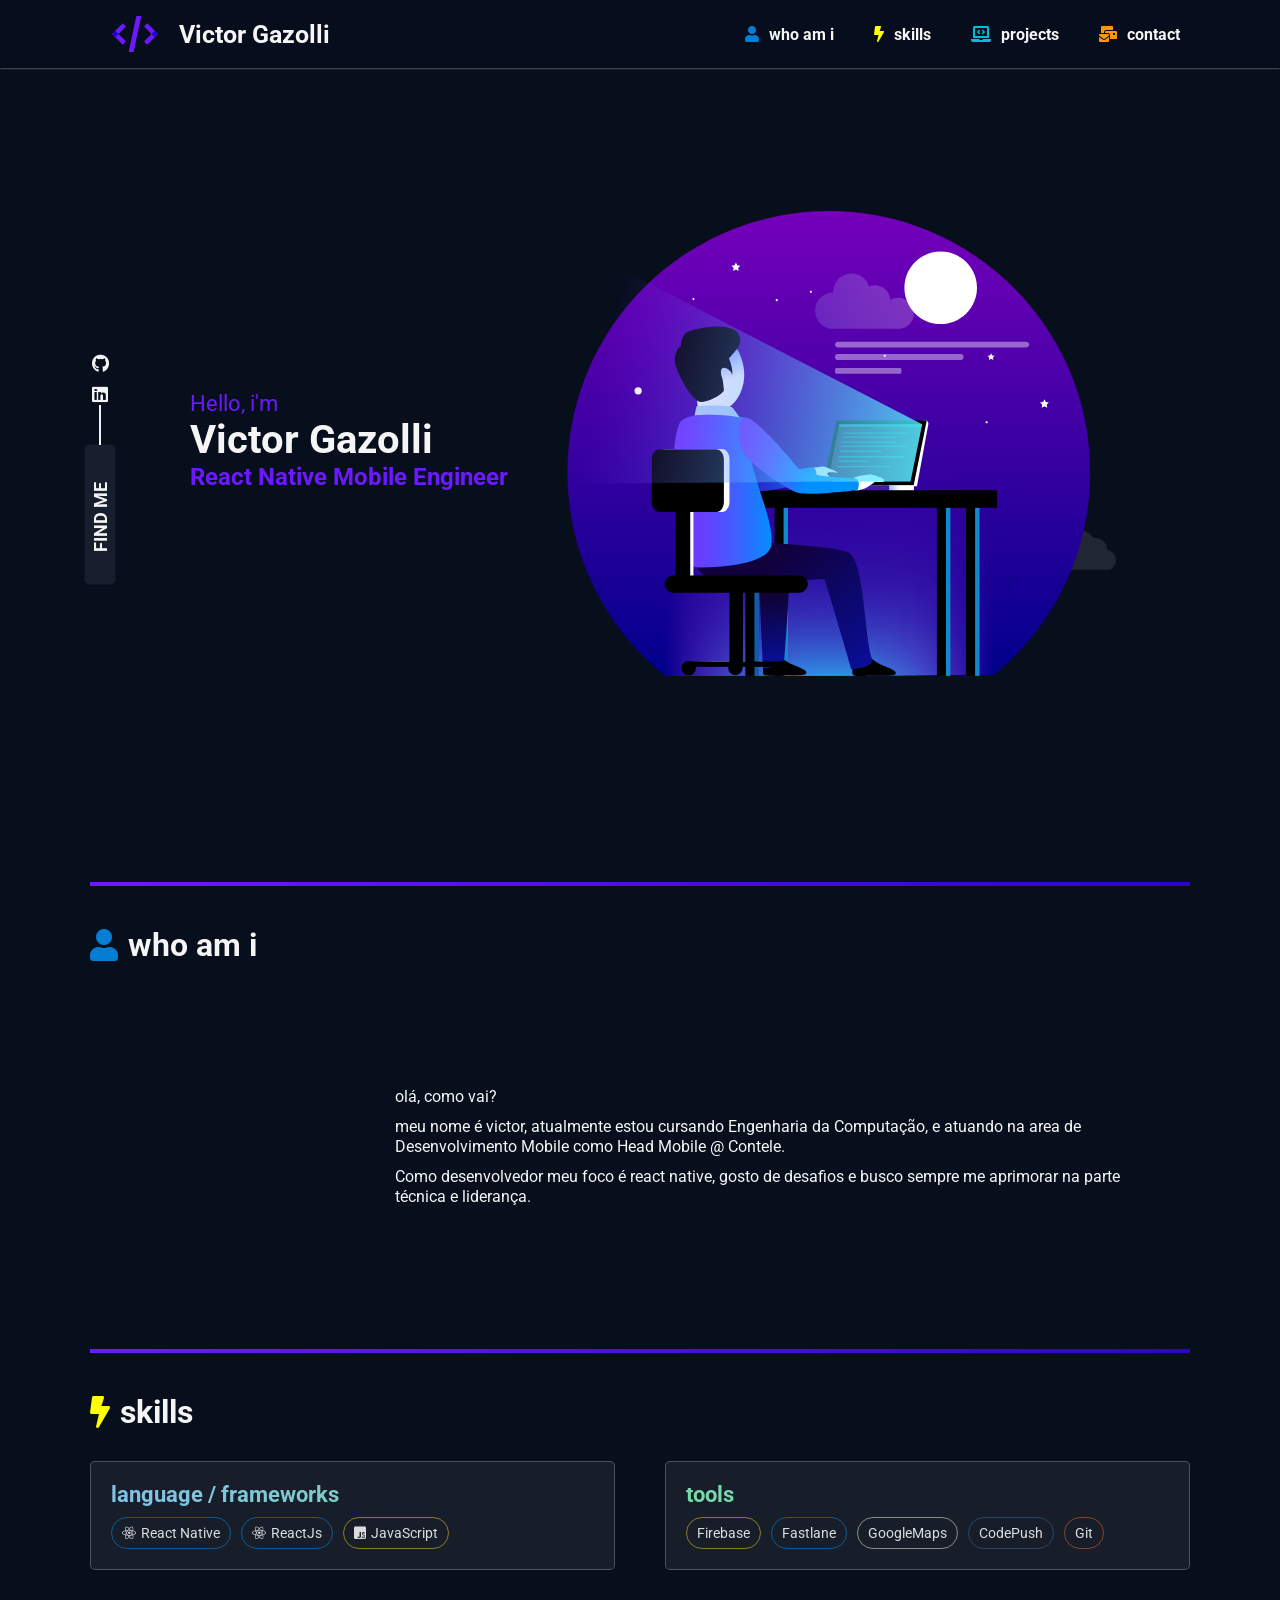
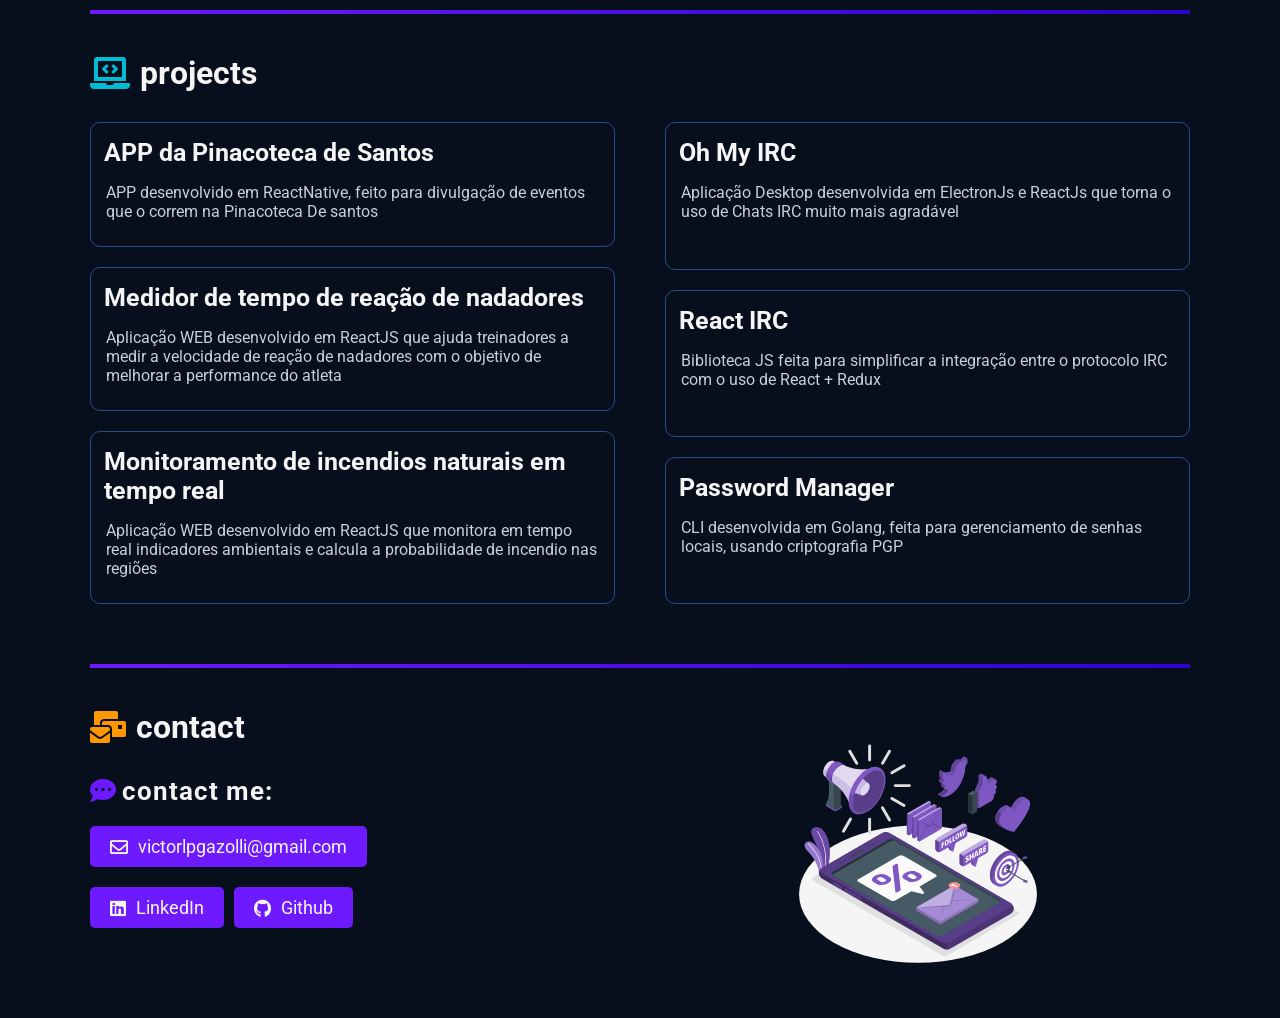
==== site/index.html @ bfe4d665 "[fix] hamburguer menu" ====
<!DOCTYPE html>

<html lang="pt-br">

<head>
    <meta charset="utf-8">
    <meta http-equiv="X-UA-Compatible" content="IE=edge">
    <meta name="description" content="Portfólio">
    <meta name="viewport" content="width=device-width, initial-scale=1">

    <link rel="shortcut icon" href="assets/img/code.png" type="image/x-icon" />
    <link rel="preconnect" href="https://fonts.googleapis.com">
    <link rel="preconnect" href="https://fonts.gstatic.com" crossorigin>
    <link href="https://fonts.googleapis.com/css2?family=Roboto:wght@400;700&display=swap" rel="stylesheet">
    <link rel="stylesheet" href="https://use.fontawesome.com/releases/v5.15.4/css/all.css"
    integrity="sha384-DyZ88mC6Up2uqS4h/KRgHuoeGwBcD4Ng9SiP4dIRy0EXTlnuz47vAwmeGwVChigm" crossorigin="anonymous">
    <link rel="stylesheet" href="https://cdn.jsdelivr.net/gh/devicons/devicon@v2.14.0/devicon.min.css">
    <link rel="stylesheet" href="assets/css/main.css">

    <title>Portfólio | Victor Gazolli</title>
</head>

<body>

    <header>
        <div class="container-menu">
            <a href="#header-block" class="logo-container">
                <img src="assets/img/code.png" alt="Logo">
                <p>Victor Gazolli</p>
            </a>


            <nav>
                <ul class="menu-desktop">
                    <li><a href="#whoami"><i class="fas fa-user"></i>who am i</a></li>
                    <li><a href="#skills"><i class="fas fa-bolt"></i>skills</a></li>
                    <li><a href="#projects"><i class="fas fa-laptop-code"></i>projects</a></li>
                    <li><a href="#contact"><i class="fas fa-mail-bulk"></i>contact</a></li>
                </ul>

                <div class="hamburguer-menu ">
                    <input id="menu__toggle" type="checkbox" />
                    <label class="menu__btn" for="menu__toggle">
                        <span></span>
                    </label>

                </div>


            </nav>


        </div>
    </header>

    <main>

        <section id="header-block">

            <div class="top-social top-social-style fade-in scrolled">

                <ul>
                    <li>
                        <a href="https://github.com/victorlpgazolli" target="_blank" title="github">
                            <i class="fab fa-github"></i>
                        </a>
                    </li>

                    <li>
                        <a href="https://linkedin.com/in/victorlpgazolli/" target="_blank" title="LinkedIn">
                            <i class="fab fa-linkedin"></i>
                        </a>
                    </li>
                </ul>
                <div class="line-info"></div>
                <p>find&nbsp;me&nbsp;</p>
            </div>

            <div class="informacao-top fade-in scrolled">
                <div class="container-informacao-top">
                    <h3>Hello, i'm</h3>
                    <h1>Victor Gazolli</h1>
                    <p class="dev">React Native Mobile Engineer</p>
                </div>
            </div>

            <div class="top-social-mobile top-social-style fade-in scrolled">
                <p>find me</p>
                <ul>

                    <li>
                        <a href="https://github.com/victorlpgazolli" target="_blank" title="github">
                            <i class="fab fa-github"></i>
                        </a>
                    </li>

                    <li>
                        <a href="https://linkedin.com/in/victorlpgazolli/" target="_blank" title="LinkedIn">
                            <i class="fab fa-linkedin"></i>
                        </a>
                    </li>
                </ul>
            </div>

            <div class="bg-top fade-in scrolled"> </div>
      
        </section>


        <hr class="separator">

        <section id="whoami" class="container">

            <div class="portfolio-content">
                <i class="fas fa-user"></i>
                <h2> who am i</h2>
            </div>

            <article class="who-am-i">
                <div class="who-am-i-img slide-left" data-anime="scroll">
                    <img src="https://avatars.githubusercontent.com/u/50163396?v=4" alt="Foto de perfil">
                </div>

                <div class="who-am-i-texto slide-right data-anime=" data-anime="scroll">

                    <p>olá, como vai? </p>
                    <p>meu nome é victor, atualmente estou cursando Engenharia da Computação, 
                        e atuando na area de Desenvolvimento Mobile como Head Mobile @ Contele.
                    </p>
                    <p>Como desenvolvedor meu foco é react native, gosto de desafios 
                        e busco sempre me aprimorar na parte técnica e liderança.
                    </p>
                


                </div>

            </article>

        </section>

        <hr class="separator">

        <section id="skills" class="container">

            <div class="portfolio-content">
                <i class="fas fa-bolt"></i>
                <h2> skills</h2>
            </div>

            <div class="container-skill">

                <article class="my-skillset slide-left" data-anime="scroll">

                    <h3 class="mastery">language / frameworks</h3>

                    <div class="flex-skill">
                        <span class="azul-claro-habilidade"><i class="fab fa-react"></i>React Native</span>
                        <span class="azul-claro-habilidade"><i class="fab fa-react"></i>ReactJs</span>
                        <span class="amarelo-habilidade"><i class="fab fa-js-square"></i>JavaScript</span>
                    </div>
                </article>

                <article class="my-skillset slide-right" data-anime="scroll">

                    <h3 class="knowledge">tools</h3>

                    <div class="flex-skill">
                        <span class="amarelo-habilidade">Firebase</span>
                        <span class="azul-claro-habilidade">Fastlane</span>
                        <span class="branco-habilidade">GoogleMaps</span>
                        <span class="azul-escuro-habilidade">CodePush</span>
                        <span class="laranja-habilidade">Git</span>

                    </div>
                </article>

            </div>


        </section>

        <hr class="separator">

        <section id="projects" class="container">

            <div class="portfolio-content">
                <i class="fas fa-laptop-code"></i>
                <h2> projects</h2>
            </div>

            <div class="container-project">

                <article class="project-box">

                    <a href="https://github.com/victorlpgazolli/pinacotapp" class="project-created fade-in"
                        target="_blank" data-anime="scroll">
                        <div class="passion-project">
                            <h3>APP da Pinacoteca de Santos</h3>
                        </div>
                        <p class="project-body">APP desenvolvido em ReactNative, feito para divulgação de eventos que o correm na Pinacoteca De santos</p>
                    </a>

                    <a href="https://github.com/victorlpgazolli/swimmer-reaction-timer-meter" class="project-created fade-in" target="_blank"
                        data-anime="scroll">
                        <div class="passion-project">
                            <h3>Medidor de tempo de reação de nadadores</h3>
                        </div>
                        <p class="project-body">Aplicação WEB desenvolvido em ReactJS que ajuda treinadores a medir a velocidade de reação de nadadores com o objetivo de melhorar a performance do atleta</p>
                    </a>

                    <a href="https://github.com/victorlpgazolli/real_time_fire_monitor" class="project-created fade-in"
                        target="_blank" data-anime="scroll">
                        <div class="passion-project">
                            <h3> Monitoramento de incendios naturais em tempo real </h3>
                        </div>
                        <p class="project-body">Aplicação WEB desenvolvido em ReactJS que monitora em tempo real indicadores ambientais e calcula a probabilidade de incendio nas regiões</p>
                  
                    </a>

                </article>

                <article class="project-box">

                    <a href="https://github.com/victorlpgazolli/ohmyirc" 
                    class="project-created fade-in-bottom "
                        target="_blank" data-anime="scroll">
                        <div class="passion-project">
                            <h3> Oh My IRC </h3>
                        </div>
                        <p class="project-body">Aplicação Desktop desenvolvida em ElectronJs e ReactJs que torna o uso de Chats IRC muito mais agradável</p>
                    </a>

                    <a href="https://github.com/victorlpgazolli/react-irc"
                        class="project-created fade-in-bottom " target="_blank" data-anime="scroll">
                        <div class="passion-project">
                            <h3> React IRC </h3>
                        </div>
                        <p class="project-body">Biblioteca JS feita para simplificar a integração entre o protocolo IRC com o uso de React + Redux</p>
                
                    </a>

                    <a href="https://github.com/victorlpgazolli/go-pass" class="project-created fade-in-bottom "
                        target="_blank" data-anime="scroll">
                        <div class="passion-project">
                            <h3> Password Manager </h3>
                        </div>
                        <p class="project-body">CLI desenvolvida em Golang, feita para gerenciamento de senhas locais, usando criptografia PGP</p>
                   
                    </a>


                </article>
            </div>


        </section>

        <hr class="separator">

        <section class="container" id="contact">

            <div class="portfolio-content">
                <i class="fas fa-mail-bulk"></i>
                <h2> contact</h2>
            </div>

            <div class="contact-container">

                <article class="slide-left" data-anime="scroll">

                    <div class="contacts-title">
                        <h2><i class="fas fa-comment-dots"></i>contact me:</h2>
                    </div>

                    <div class="contacts-icon">
                        <a href="mailto:victorlpgazolli@gmail.com" class="hvr-float-shadow"><i
                                class="far fa-envelope"></i>victorlpgazolli@gmail.com</a>
                        <div>
                            <a href="https://linkedin.com/in/victorlpgazolli/" class="hvr-float-shadow"
                                target="_blank"><i class="fab fa-linkedin"></i>LinkedIn</a>
                            <a href="https://github.com/victorlpgazolli" class="hvr-float-shadow" target="_blank"><i
                                    class="fab fa-github"></i>Github</a>
                        </div>
                    </div>


                </article>

                <article class="bg-contacts slide-right" data-anime="scroll"></article>
            </div>




        </section>

    </main>

    <div class="container-menu-mobile opened">

        <ul class="menu-mobile">
            <li><a href="#whoami"><i class="fas fa-user"></i>who am i</a></li>
            <li><a href="#skills"><i class="fas fa-bolt"></i>skills</a></li>
            <li><a href="#rpojects"><i class="fas fa-laptop-code"></i>projects</a></li>
            <li><a href="#contact"><i class="fas fa-mail-bulk"></i>contact</a></li>
        </ul>

    </div>


    <script src="assets/js/index.js" type="module"></script>
</body>


</html>
---- site/assets/css/main.css ----
@import url('../css/reset.css');
@import url('../css/skills.css');
@import url('../css/animation.css');



html {
    font-size: 62.5%;
    font-family: 'Roboto', sans-serif;
    scroll-behavior: smooth;
    color: hsl(0, 0%, 96%);


}

body {
    background-color: hsl(221, 58%, 7%);
    position: relative;
    color: whitesmoke;
    position: relative;
}

header {
    display: flex;
    position: fixed;
    width: 100%;
    background-color: rgba(7, 14, 29, 0.973);

    padding: 10px;
    top: 0;
    box-shadow: 0px 0px 2px rgba(255, 255, 255, 0.7);
    z-index: 99999;

}

.container-menu {

    width: 1100px;
    max-width: 100%;
    margin: 0 auto;
    display: flex;
    justify-content: space-between;
    align-items: center;
    flex-wrap: wrap;

}

.logo-container {
    display: flex;
    align-items: center;
    gap: 20px;
    transition: .3s;
    width: 260px;
    justify-content: center;
}

.logo-container:hover {
    background-color: rgba(215, 225, 247, .08);
    border-radius: 5px;


}

.logo-container p {
    font-size: 2.5rem;
    color: hsl(0, 0%, 96%);
    font-weight: bold;
}

.menu-desktop {
    display: flex;
    align-items: center;
    gap: 20px;
    font-size: 1.6rem;


}

.menu-desktop li a i {
    font-size: 1.6rem;

}

.menu-desktop li a {
    color: whitesmoke;
    font-weight: bold;
    display: flex;
    justify-content: space-between;
    align-items: center;
    gap: 10px;
    border-radius: 5px;
    transition: .3s;
    padding: 10px;
}

.menu-desktop li a:hover {
    background-color: rgba(215, 225, 247, .08);

}

.fa-user {
    color: #057DD3;
}

.fa-bolt {
    color: rgb(255, 255, 0);
}

.fa-laptop-code {
    color: rgb(0, 188, 212);
}

.fa-mail-bulk {
    color: rgb(255, 152, 0);
}

#header-block {
    display: flex;
    width: 1250px;
    max-width: 100%;
    margin-left: auto;
    height: auto;


}

.informacao-top {
    height: 98vh;
    display: flex;
    align-items: center;
}

.bg-top {
    height: 98vh;
    width: 50%;
    background-image: url('../img/bg-top.svg');
    background-repeat: no-repeat;
    background-position: center;
    background-size: contain;

}

.bg-header-block-mobile {
    display: none;
    width: 100%;

    margin-top: 100px;

}

.bg-header-block-mobile img {

    height: 250px;
}

.container-informacao-top {
    padding-left: 20px;
    position: relative;


}

.container-informacao-top h3 {
    color: #6C19FF;
    font-size: 2.2rem;
}

.container-informacao-top h1 {

    font-size: 4rem;
    font-weight: bold;
}



.dev {
    font-size: 2.4rem;
    font-weight: bold;
    color: #6C19FF;
}

.curso {
    font-size: 1.8rem;

}

.btn-cv {
    background-color: rgb(110, 26, 255);
    color: whitesmoke;
    padding: 10px 20px;
    font-size: 1.8rem;
    border-radius: 5px;

    margin-top: 20px;
}



.hvr-float-shadow {
    display: inline-block;
    vertical-align: middle;
    -webkit-transform: perspective(1px) translateZ(0);
    transform: perspective(1px) translateZ(0);
    box-shadow: 0 0 1px rgba(0, 0, 0, 0);
    position: relative;
    -webkit-transition-duration: 0.3s;
    transition-duration: 0.3s;
    -webkit-transition-property: transform;
    transition-property: transform;
}

.hvr-float-shadow:before {
    pointer-events: none;
    position: absolute;
    z-index: -1;
    content: '';
    top: 100%;
    left: 5%;
    height: 10px;
    width: 90%;
    opacity: 0;
    background: -webkit-radial-gradient(center, ellipse, rgba(110, 26, 255, 0.35) 0%, rgba(110, 26, 255, 0) 80%);
    background: radial-gradient(ellipse at center, rgba(110, 26, 255, 0.35) 0%, rgba(110, 26, 255, 0) 80%);

    -webkit-transition-duration: 0.3s;
    transition-duration: 0.3s;
    -webkit-transition-property: transform, opacity;
    transition-property: transform, opacity;
}


.hvr-float-shadow:hover {
    -webkit-transform: translateY(-5px);
    transform: translateY(-5px);

}

.hvr-float-shadow:hover:before {
    opacity: 1;
    -webkit-transform: translateY(5px);
    transform: translateY(5px);

}

.top-social {
    display: flex;
    align-items: center;
    justify-content: center;
    flex-direction: column;
}

.top-social-mobile {
    display: none;

}

.top-social-style p {
    font-size: 1.8rem;
    font-weight: bold;
    text-transform: uppercase;
    background-color: rgba(215, 225, 247, .08);
    padding: 5px 10px;
    border-radius: 5px;
    width: 140px;
    text-align: center;
}


.top-social p {
    transform-origin: 50%;
    transform: rotate(-90deg);
}

.line-info {
    height: 40px;
    width: 2px;
    background-color: whitesmoke;
    margin-bottom: 54px;
}

.top-social-style ul {
    display: flex;
    align-items: center;
    justify-content: center;
    flex-direction: column;
    gap: 10px;

}


.top-social-style ul li a {
    color: whitesmoke;
    font-size: 1.8rem;
    padding: 3px 8px;
    transition: .3s;
}

.top-social-style ul li a:hover {

    background-color: rgba(215, 225, 247, .08);

    border-radius: 5px;
}

.separator {

    width: 1100px;
    max-width: 95%;
    margin: 0 auto;
    height: 4px;
    border: none;
    background-image: linear-gradient(to right, hsl(262, 100%, 55%), hsl(252, 97%, 41%));
    --from-gradient-color: hsl(262, 100%, 55%);
    --to-gradient-color: hsl(252, 97%, 41%);

}

.container {
    width: 1100px;
    max-width: 95%;
    margin: 0 auto;
    padding: 40px 0;

}

.portfolio-content {
    display: flex;
    align-items: center;
    gap: 10px;
    margin-bottom: 30px;
}

.portfolio-content i {
    font-size: 3.2rem;
}

.portfolio-content h2 {
    font-size: 3.2rem;
    color: whitesmoke;
    font-weight: bold;
}

.who-am-i {
    display: flex;
    align-items: center;
    gap: 30px;
    flex-wrap: wrap;
}

.who-am-i-img {
    width: 25%;
    height: 250px;
    display: flex;
    justify-content: center;
    align-items: center;


}

.who-am-i-img img {
    border-radius: 50%;
    width: 35vmin;
    height: 35vmin;
    object-fit: cover;
    object-position: center;

}

.who-am-i-texto {
    font-size: 1.6rem;
    line-height: 2rem;
    width: 70%;


}

.who-am-i-texto p {
    margin-bottom: 10px;
}

.container-skill {
    display: flex;
    align-items: center;
    justify-content: space-between;
    gap: 50px;
    flex: 1;


}

.my-skillset {
    border: 1px solid rgba(136, 136, 136, 0.5);
    border-radius: 5px;
    padding: 20px;
    background-color: rgba(136, 136, 136, 0.12);
    flex: auto;
    width: 100%;
}

.my-skillset h3 {
    font-size: 2.2rem;
    font-weight: bold;
    color: rgba(0, 0, 0, 0);
    -webkit-background-clip: text;
    background-clip: text;
    text-shadow: none;
}

.mastery {
    background-image: linear-gradient(to right, rgb(129, 193, 233), rgb(121, 217, 166));
}

.knowledge {
    background-image: linear-gradient(to right, rgb(121, 217, 166), rgb(129, 193, 233));
}

.flex-skill {
    display: flex;
    flex-wrap: wrap;
    gap: 10px;
    margin-top: 10px;
    align-items: center;


}

.flex-skill span {
    font-size: 1.36rem;
    display: flex;
    align-items: center;
    gap: 5px;
    background-color: rgb(235 240 251 / 12%);
    border-color: rgb(235 240 251 / 12%);
    align-items: center;
    justify-content: center;
    padding: 0.4rem 1rem 0.4rem 1rem;
    font-size: 1.36rem;
    border-radius: 9999px;
    border: 1px solid rgb(255 251 217 / 50%);
    background: rgba(0, 0, 0, 0);
    color: rgba(255, 255, 255, 0.85);
    -webkit-transition: all 0.25s ease-in-out;
    transition: all 0.25s ease-in-out;
    line-height: 1.65;

}

.flex-skill span i {
    font-size: 1.4rem;
}

.container-project {
    display: flex;
    justify-content: space-around;
    gap: 50px;

}


.project-created {
    display: flex;
    flex-direction: column;
    border: 1px solid rgb(235 240 251 / 12%);
    border-color: rgb(77 138 240 / 50%);
    border-radius: 10px;
    padding: 1.5rem;
    transition: all 0.25s ease-in-out;
    margin-bottom: 20px;
    flex: 1;



}

.project-created:hover {
    --shadow-color: 77, 138, 240;
    border-color: rgba(77, 138, 240, 0.5);
    background-color: rgba(77, 138, 240, 0.05);
    color: rgb(174, 194, 239);
    box-shadow: 0 .125rem .25rem rgba(77, 137, 240, 0.808);

}


.passion-project {
    display: flex;
    align-items: center;
    justify-content: flex-start;
    margin-bottom: 0.6rem;
    margin-left: -0.2rem;
    gap: 0.8rem;
}

.passion-project h3,
.passion-project i {
    font-size: 2.5rem;
    font-weight: bold;
    color: rgb(245, 245, 245);
    -webkit-background-clip: text;
    background-clip: text;
    text-shadow: none;
    transition: all 0.25s ease-in-out;
}

.passion-project img {
    width: 25px;

}

.project-created:hover .passion-project h3 {
    color: rgb(77, 138, 240);
}

.passion-project i {
    color: rgb(5, 124, 209);
}


.project-body {
    font-size: 1.6rem;
    color: rgb(235 240 251 / 85%);
    transition: all 0.25s ease-in-out;
    margin: 10px 0;
}

.project-created:hover .project-body {
    color: rgb(235, 240, 251);

}

.project-bottom {
    display: flex;
    align-items: center;
    justify-content: flex-start;
    margin-top: 0.6rem;
    gap: 10px;
}

.project-bottom i {
    font-size: 2rem;
}

.project-bottom .fa-html5 {
    color: rgb(230, 81, 0);
}

.project-bottom .fa-css3-alt {
    color: rgb(2, 119, 189);
}

.project-bottom .fa-js-square {
    color: hsl(50, 100%, 50%);
}

.project-bottom .fa-bootstrap {
    color: rgb(103, 58, 183);
}

.project-bottom .devicon-jquery-plain {
    color: rgb(18, 102, 169);
}

.project-box {
    display: flex;
    justify-content: center;
    flex-direction: column;
    flex: 1;
    width: 100%;
}

.contact-container {
    display: flex;
    gap: 10px;
}

.contact-container article {
    flex: 1;
    padding: 50px 0;

    margin-top: -50px;

}

.contacts-title {
    margin-bottom: 20px;
}

.contacts-title h2 {
    font-weight: bold;
    font-size: 2.6rem;
    margin-bottom: 10px;
    letter-spacing: 1px;

}

.contacts-title p {
    font-size: 1.6rem;

}

.contacts-title h2 i {
    margin-right: 5px;
    color: #6C19FF;
}

.bg-contacts {
    background-image: url('../img/bg-contacts.svg');
    background-size: contain;
    background-repeat: no-repeat;
    background-position: center;

}

.contacts-icon {
    display: flex;
    align-items: flex-start;
    justify-content: flex-start;
    gap: 20px;
    flex-direction: column;
}

.contacts-icon a {
    display: flex;
    align-items: center;
    gap: 10px;
    background-color: rgb(110, 26, 255);
    color: whitesmoke;
    padding: 10px 20px;
    font-size: 1.8rem;
    border-radius: 5px;
}

.contacts-icon div {
    display: flex;
    gap: 10px;
}

footer {
    padding: 10px 0;
    text-align: center;
    font-size: 1.4rem;
    box-shadow: 0px 0px 2px rgb(255 255 255 / 70%);
}

footer p {

    text-align: center;
}

.hamburguer-menu {
    display: none;
}

.container-menu-mobile {
    display: none;
}


@media(max-height:1185px) {

    #header-block {
        height: auto;
    }

    .who-am-i-img {
        height: auto;

    }

}

@media(max-width:820px) {

    .menu-desktop {
        display: none;
    }

    .hamburguer-menu {
        display: block;
    }

    #menu__toggle {
        opacity: 0;
    }

    #menu__toggle:checked~.menu__btn>span {
        transform: rotate(45deg);
    }

    #menu__toggle:checked~.menu__btn>span::before {
        top: 0;
        transform: rotate(0);
    }

    #menu__toggle:checked~.menu__btn>span::after {
        top: 0;
        transform: rotate(90deg);
    }

    #menu__toggle:checked~.menu__box {
        visibility: visible;
        left: 0;
    }


    .menu__btn {
        display: flex;
        align-items: center;
        position: fixed;
        top: 23px;
        right: 20px;
        width: 26px;
        height: 26px;
        cursor: pointer;
        z-index: 1;
    }

    .menu__btn>span,
    .menu__btn>span::before,
    .menu__btn>span::after {
        display: block;
        position: absolute;

        width: 100%;
        height: 2px;

        background-color: #ffffff;

        transition-duration: .25s;
    }

    .menu__btn>span::before {
        content: '';
        top: -8px;
    }

    .menu__btn>span::after {
        content: '';
        top: 8px;
    }



    #header-block {
        margin-left: 0;

    }

    .top-social {

        max-width: 50px;
    }

    .informacao-top {
        width: 100%;
    }

    .container-informacao-top {
        width: 100%;
    }

    .who-am-i-img {
        width: 100%;

        padding: 0;
    }


    .who-am-i {
        flex-direction: column;

    }

    .who-am-i-texto {
        text-align: center;
        width: 90%;
        margin-top: 0;
    }

    .portfolio-content {

        display: flex;
        justify-content: center;
    }

    .container-menu-mobile {
        display: block;
    }




    .bg-header-block-mobile {
        display: flex;
        display: flex;
        justify-content: center;

        margin-top: -20px;
    }

    .container-informacao-top {
        margin: 0;

    }


    .who-am-i-img img {
        width: 43vmin;
        height: 43vmin;
    }

    .container-skill {

        flex-direction: column;
        align-items: center;
        justify-content: center;
    }

    .container-project {

        flex-direction: column;
        align-items: center;
        justify-content: center;
    }

    .bg-contacts {
        display: none;
    }

    .contact-container {

        justify-content: center;
        align-items: center;
        text-align: center;
    }

    .contacts-icon {
        display: flex;
        flex-direction: column;
        align-items: center;
        justify-content: center;
    }

    .container-project {
        gap: 0;
    }

    .top-social {
        display: none;
    }

    #header-block {
        flex-direction: column;

        justify-content: center;
    }

    .informacao-top {
        width: 100%;
        height: auto;
        text-align: center;
        margin: 100px 0 50px 0;



    }

    .container-informacao-top {
        padding: 0;
    }

    .container-informacao-top h1 {
        margin: 0;
        margin-bottom: 20px;
        margin-left: 40px;
    }


    .top-social-mobile {
        display: flex;
        flex-direction: column;
        align-items: center;
        justify-content: center;
        gap: 20px;
        margin-bottom: 50px;


    }

    .top-social-style p {
        width: 180px;
        padding: 10px 15px;
        position: relative;
    }

    .top-social-style p::after {
        content: "";
        display: inline-block;
        position: absolute;
        right: -45px;
        width: 45px;
        height: 2px;
        top: 20px;
        background-color: hsla(0, 0%, 100%, .85);
    }

    .top-social-style p::before {
        content: "";
        display: inline-block;
        position: absolute;
        left: -45px;
        width: 45px;
        height: 2px;
        top: 20px;
        background-color: hsla(0, 0%, 100%, .85);
    }

    .top-social-style ul {

        flex-direction: row;
    }
}




@media(max-width:475px) {
    section {
        display: flex;
        flex-direction: column;
        align-items: center;
        justify-content: center;
    }

    .container-informacao-top h1 {
        font-size: 3rem;
    }

    #header-block {
        height: auto;
    }

    .bg-header-block-mobile {
        margin: 0;
    }

    .who-am-i-img img {
        width: 65vmin;
        height: 65vmin;
    }



    .contacts-icon div {
        flex-wrap: wrap;
        justify-content: center;
    }

    .contacts-icon {
        margin: 0px 10px;
    }

    .contacts-icon>a {
        word-break: break-all;
    }

    .contacts-icon {

        margin: 0 auto;

    }

    .container-skill {
        gap: 20px;
    }

    .logo-container {
        width: 210px;
        padding: 10px 0;
    }

    .logo-container p {
        font-size: 2rem;
    }

    .logo-container img {
        width: 30px;
    }


}


@media(max-width:321px) {
    .container-informacao-top h1 {
        margin-left: 20px;
    }


    .bg-header-block-mobile {
        margin-top: px;
        margin-bottom: -20px;
        padding-left: 10px;
    }

    .who-am-i-img img {
        width: 80vmin;
        height: 80vmin;
    }
}

@media(min-width:1350px) {


    .who-am-i-img img {
        width: 250px;
        height: 250px;
    }

    #header-block {
        width: 1100px;
        max-width: 100%;
        margin-left: 0;
        margin: 0 auto;
    }

}


.container-menu-mobile {
    width: 70vw;
    height: 100%;
    background-color: rgba(7, 14, 29, 0.808);
    backdrop-filter: blur(50px);
    -webkit-backdrop-filter: blur(50px);
    position: fixed;
    top: 68px;
    right: -300px;
    margin-right: auto;
    z-index: 9999;

}

.menu-mobile {
    display: flex;
    align-items: center;
    font-size: 1.6rem;
    flex-direction: column;
    margin-top: 50px;
    gap: 20px;

}

.menu-mobile li {

    flex: 1;

}

.menu-mobile li a i {
    font-size: 2rem;

}

.menu-mobile li a {
    color: whitesmoke;
    font-weight: bold;
    display: flex;
    justify-content: space-between;
    align-items: center;
    gap: 10px;
    border-radius: 5px;
    transition: .3s;
    padding: 20px;
    font-size: 2rem;


}

.menu-mobile li a:hover {
    background-color: rgba(215, 225, 247, .08);

}

.opened {
    transform: translateX(500px);
    transition: 0.5s;
}

.loading-page-transition {
    transform: translateX(0px);
    transition: 0.5s;
    right: 0;
}

@supports ((-webkit-backdrop-filter: none) or (backdrop-filter: none)) {
    header {
        background-color: rgba(7, 14, 29, 0.1);
        backdrop-filter: blur(5px);
        -webkit-backdrop-filter: blur(5px);

    }
}




@supports not (aspect-ratio: 1 / 1) {
    .logo-container img {
        margin-right: 20px;
    }

    .menu-desktop li:not(:last-child) {
        margin-right: 20px;

    }

    .menu-desktop li a i {
        margin-right: 10px;
    }

    .top-social-style ul li {

        margin-bottom: 10px;

    }

    .portfolio-content i {
        margin-right: 10px;

    }

    .who-am-i-img {

        margin-right: 20px;
    }

    .container-skill article:nth-child(1) {
        margin-right: 50px;

    }

    .flex-skill :not(:last-child) {
        margin-right: 10px;

    }

    .flex-skill span i {

        margin-right: 5px;

    }

    .container-project article:first-child {
        margin-right: 50px;

    }


    .passion-project img {

        margin-right: 0.8rem;
    }

    .project-bottom i:not(:last-child) {

        margin-right: 10px;
    }

    .contact-container>article:first-child {
        margin-right: 10px;

    }

    .contacts-icon>a {

        margin-bottom: 20px;

    }

    .contacts-icon div>a:not(:last-child) {

        margin-right: 20px;

    }

    .contacts-icon a i {
        margin-right: 10px;
    }

    ;


    .menu-mobile li:not(:last-child) {
        margin-bottom: 20px;
        margin-bottom: 20px;

    }

    .menu-mobile li a i {
        margin-right: 10px;

    }




    @media(max-width:1280px) {
        .who-am-i-img img {
            width: 30vmin;
            height: 30vmin;
        }
    }

    @media(max-width:820px) {

        .top-social-mobile ul {

            margin-top: 10px;
        }

        .who-am-i-img {
            margin-bottom: 20px;
        }

        .container-skill article:nth-child(1) {
            margin: 0;
            margin-bottom: 30px;
        }

        .container-project article:first-child {
            margin: 0px;

        }



        .contacts-icon div>a:last-child {

            margin-top: 10px;

        }


    }

    @media(max-width:475px) {

        .flex-skill span {

            margin-bottom: 10px;

        }
    }

    @media(max-width:330px) {

        .contacts-icon div>a:nth-child(2) {
            margin: 0;
        }
    }


    @media(max-width:290px) {

        .contacts-icon div {
            margin: 0;
            display: flex;
            flex-direction: column;
        }

        .contacts-icon div>a:nth-child(1) {
            margin: 0;

        }

        .contacts-icon div>a:nth-child(2) {

            margin-top: 10px;

        }
    }


}
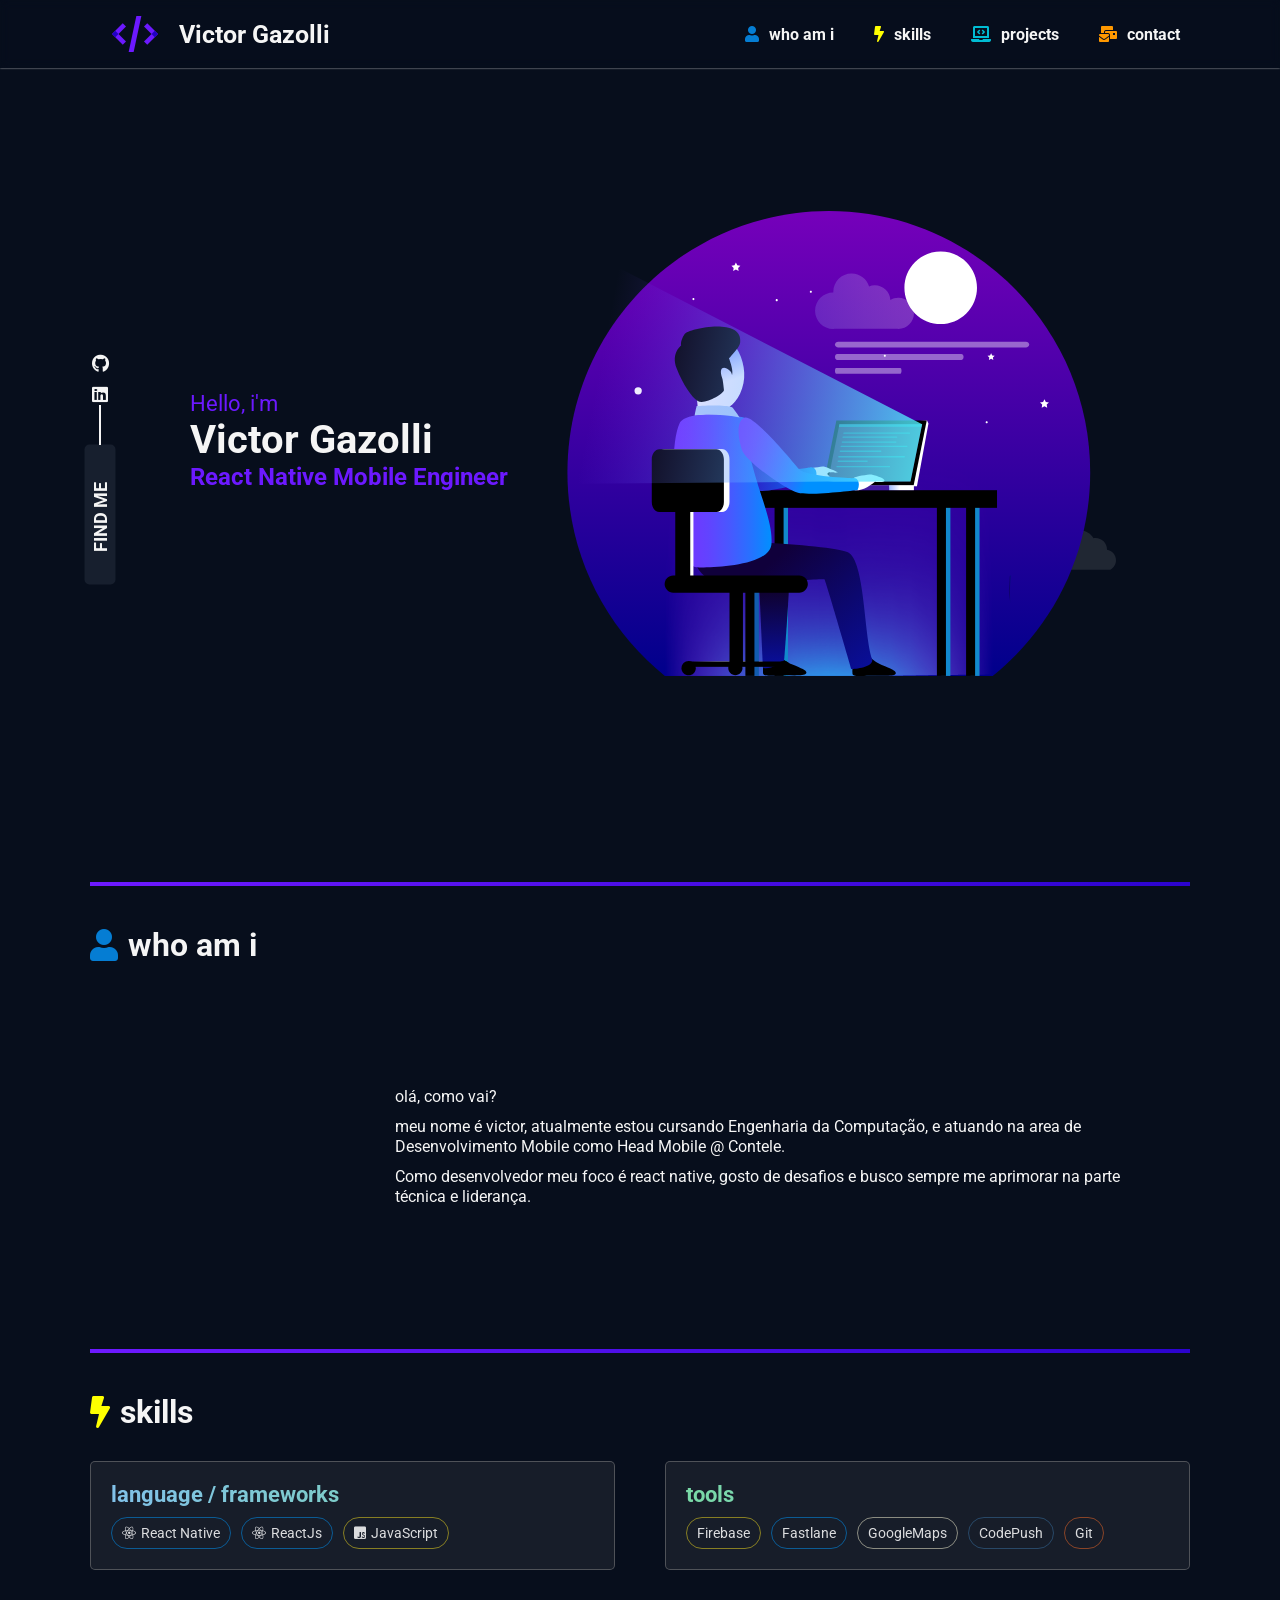
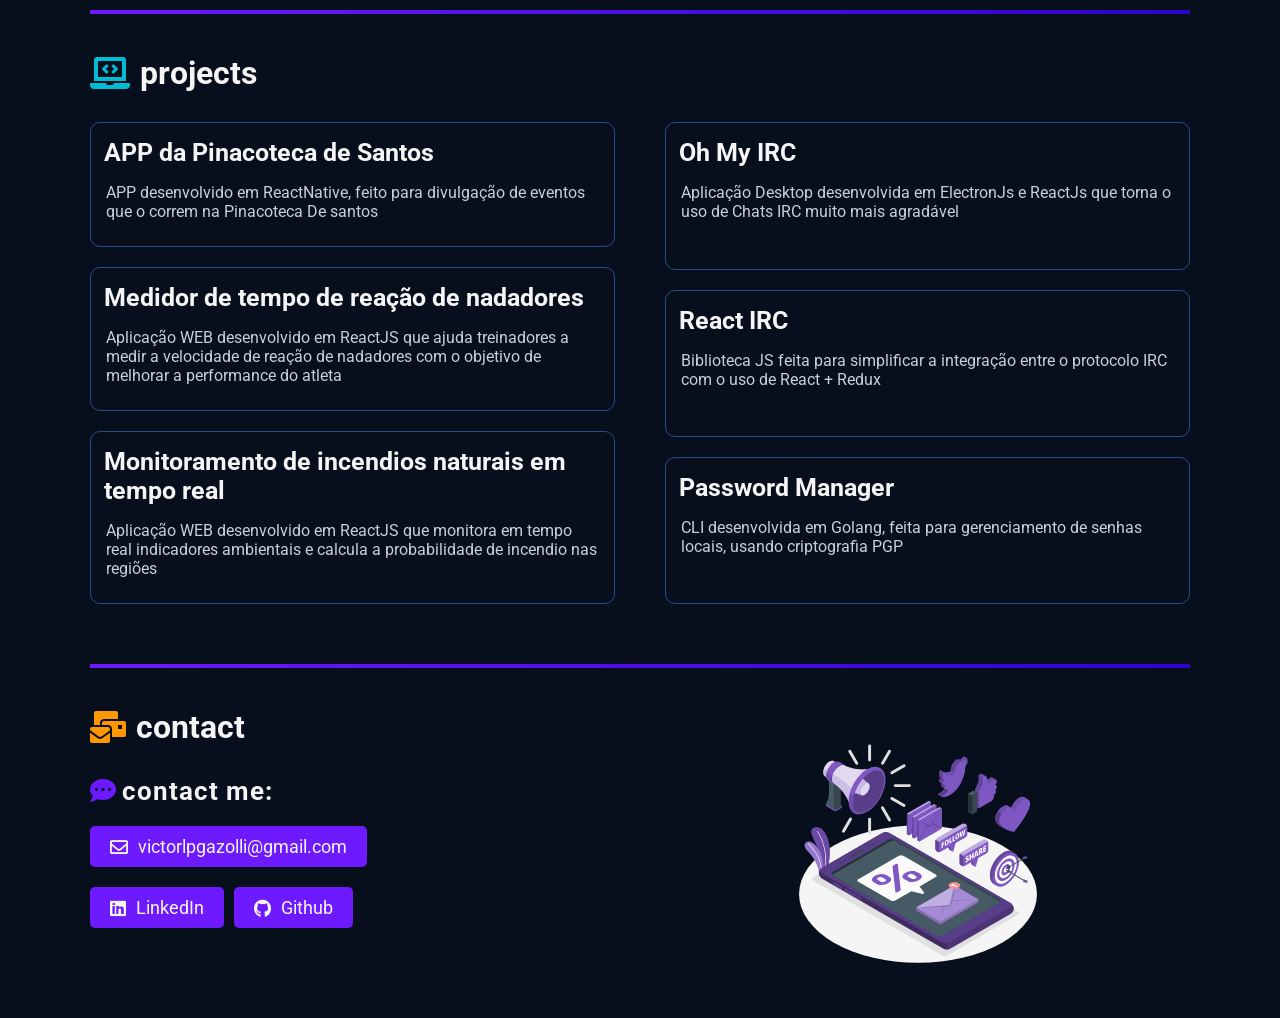
==== commit cecf8978: "[fix] alignment" ====
--- a/site/index.html
+++ b/site/index.html
@@ -102,7 +102,7 @@
                 </ul>
             </div>
 
-            <div class="bg-top fade-in scrolled"> </div>
+            <div class="bg-top fade-in scrolled hide-in-mobile"> </div>
       
         </section>
 
--- a/site/assets/css/main.css
+++ b/site/assets/css/main.css
@@ -788,7 +788,9 @@
     }
 
 
-
+    .hide-in-mobile {
+        display: none !important;
+    }
 
     .bg-header-block-mobile {
         display: flex;
@@ -872,7 +874,6 @@
     .container-informacao-top h1 {
         margin: 0;
         margin-bottom: 20px;
-        margin-left: 40px;
     }
 
 
@@ -1024,6 +1025,10 @@
         margin: 0 auto;
     }
 
+}
+
+.hide-in-mobile {
+    display: block;
 }
 
 
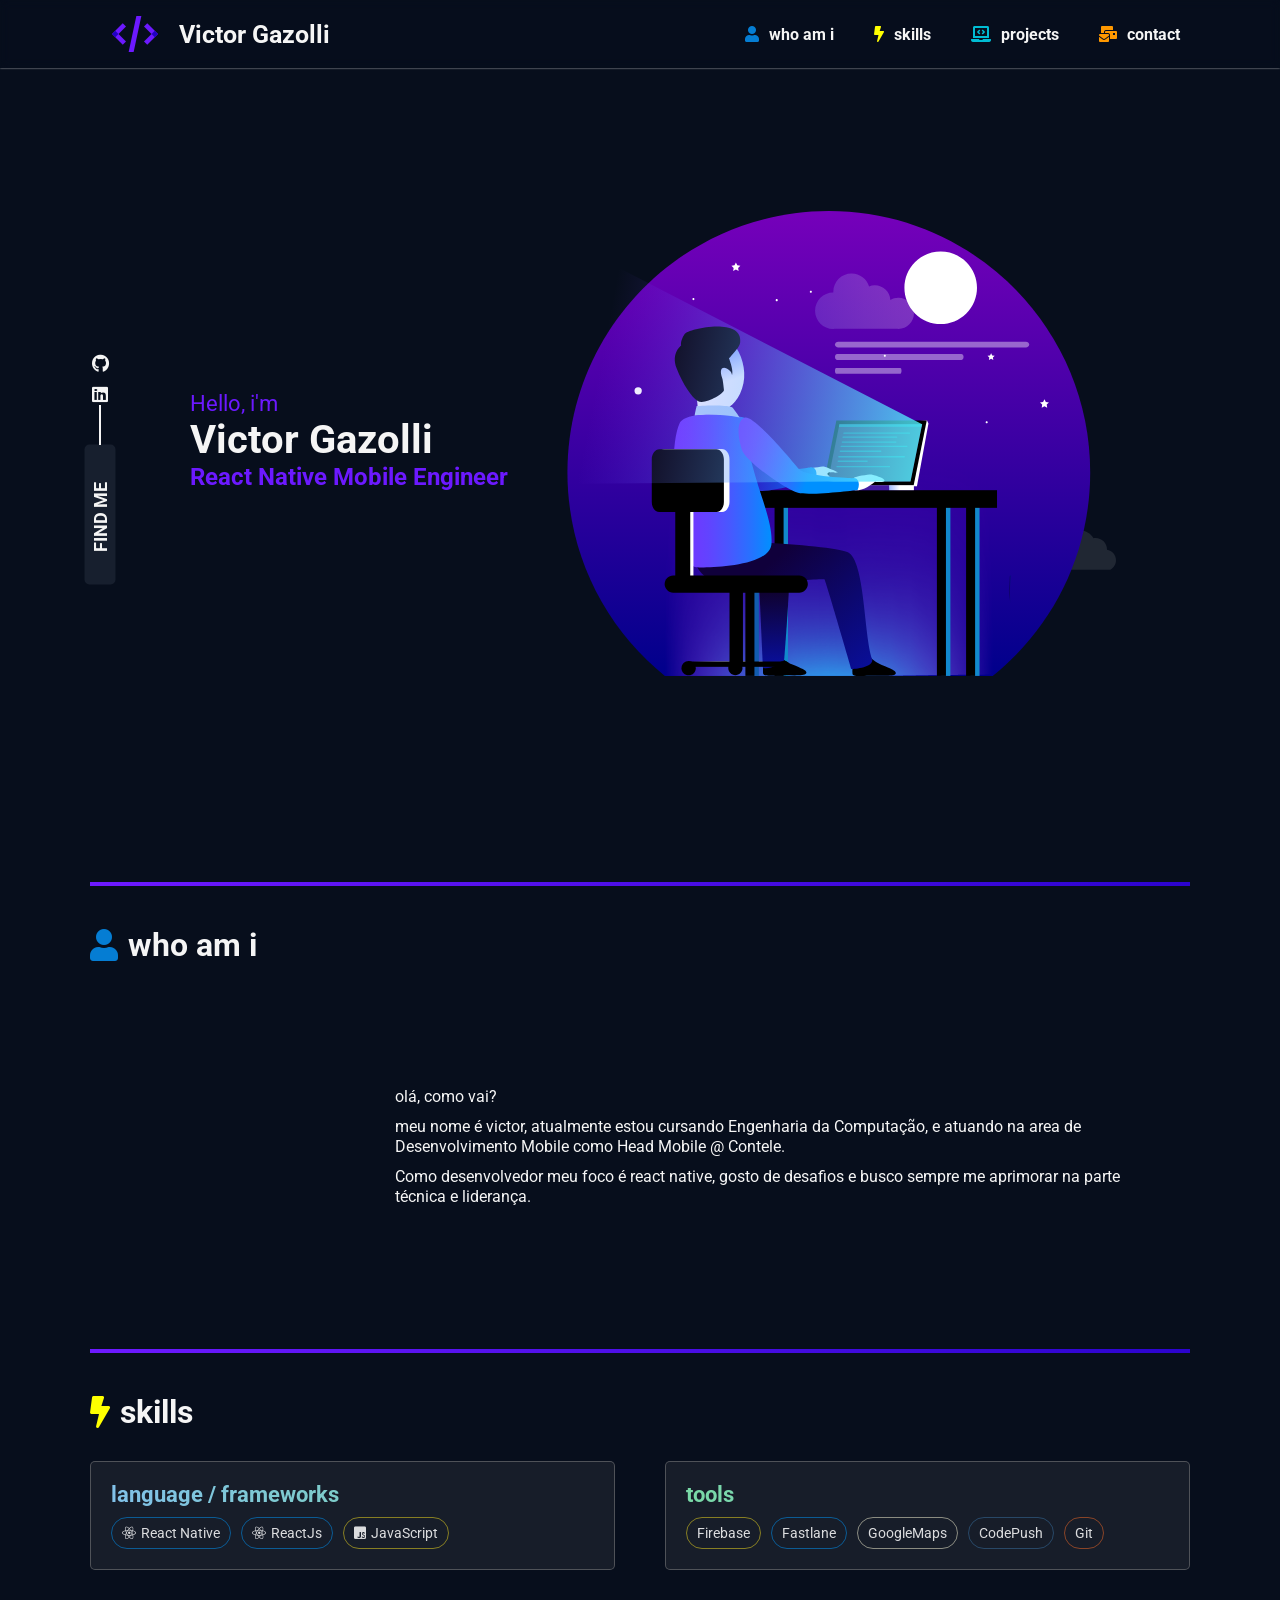
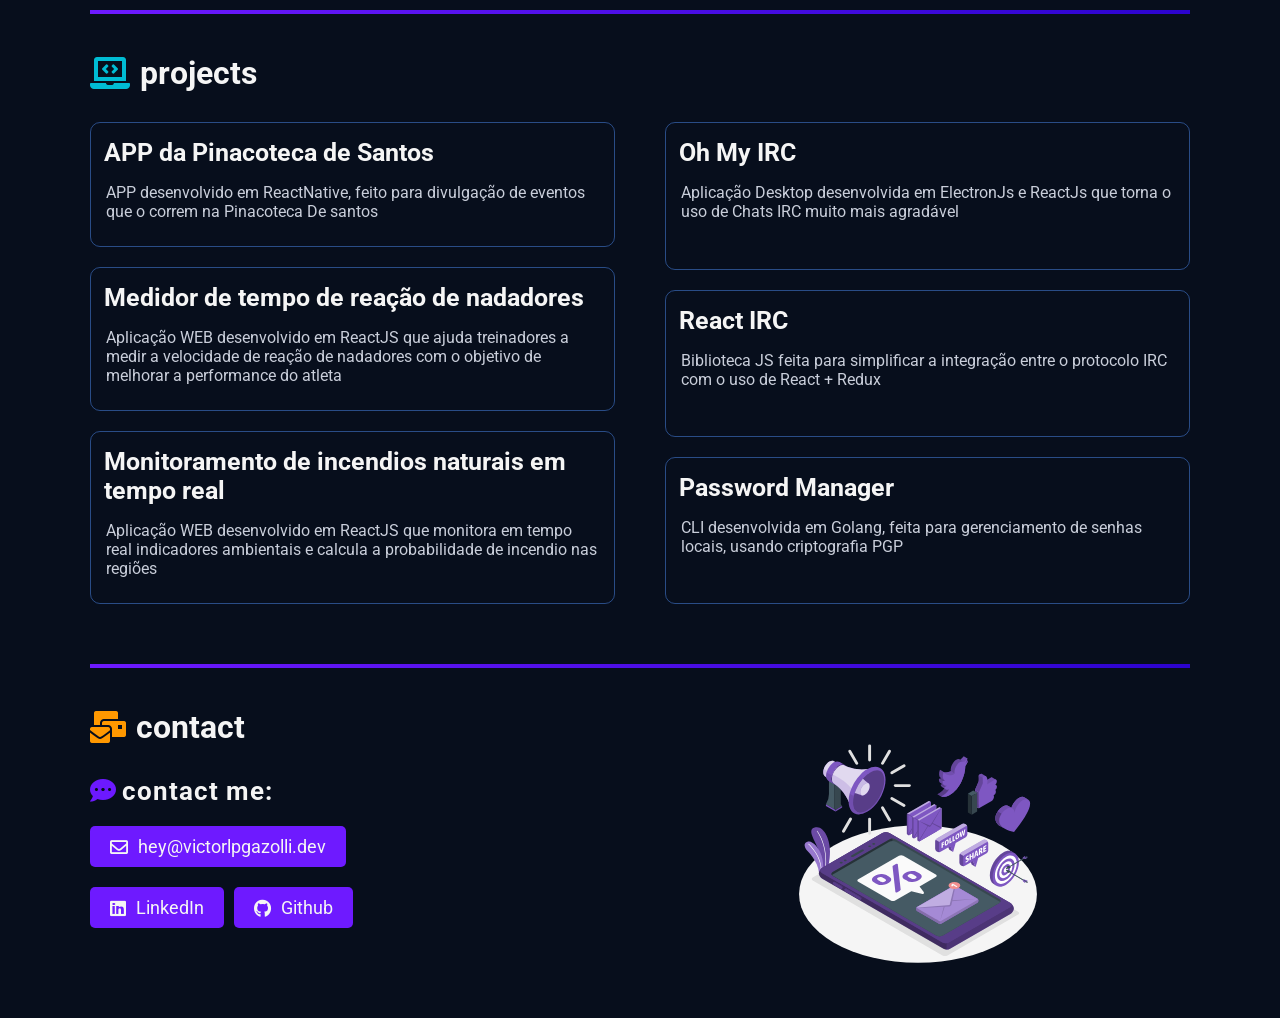
==== commit 7c0303ea: "ref personal info" ====
--- a/site/index.html
+++ b/site/index.html
@@ -274,8 +274,8 @@
                     </div>
 
                     <div class="contacts-icon">
-                        <a href="mailto:victorlpgazolli@gmail.com" class="hvr-float-shadow"><i
-                                class="far fa-envelope"></i>victorlpgazolli@gmail.com</a>
+                        <a href="mailto:hey@victorlpgazolli.dev" class="hvr-float-shadow"><i
+                                class="far fa-envelope"></i>hey@victorlpgazolli.dev</a>
                         <div>
                             <a href="https://linkedin.com/in/victorlpgazolli/" class="hvr-float-shadow"
                                 target="_blank"><i class="fab fa-linkedin"></i>LinkedIn</a>
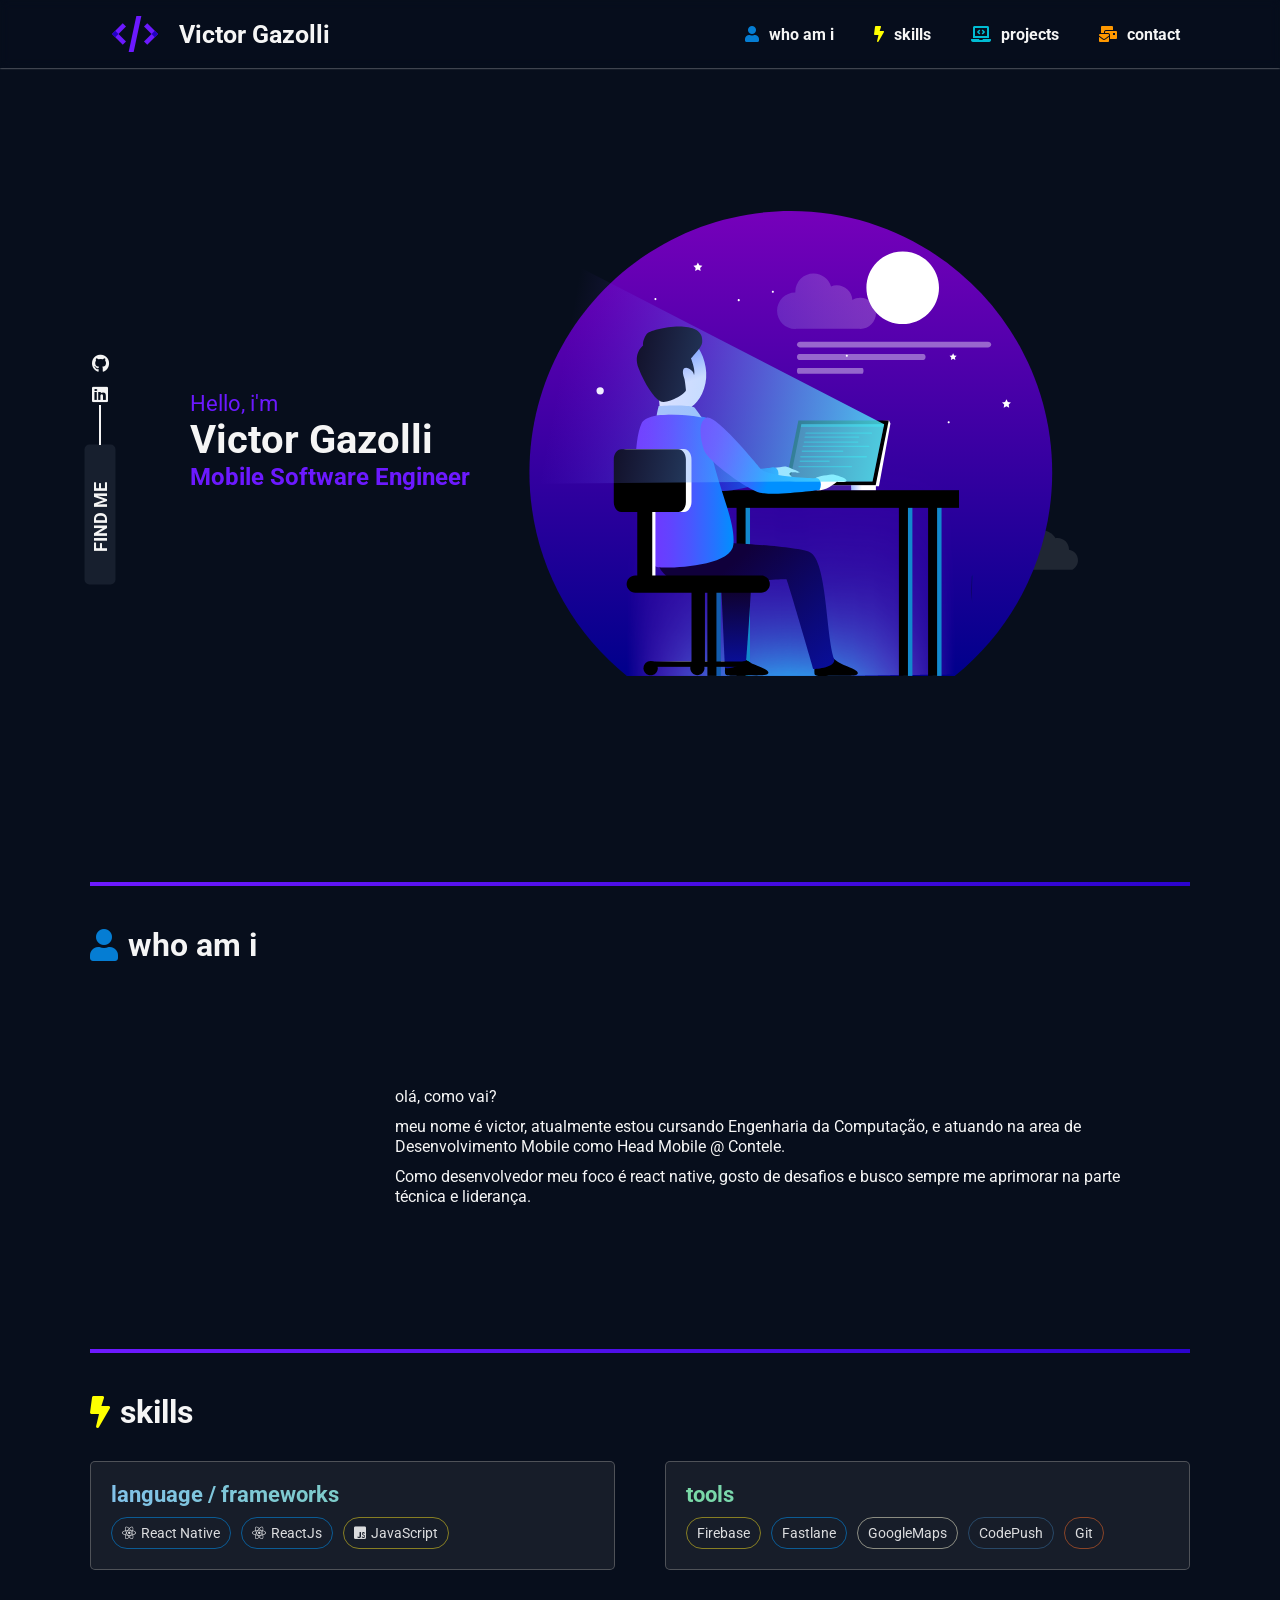
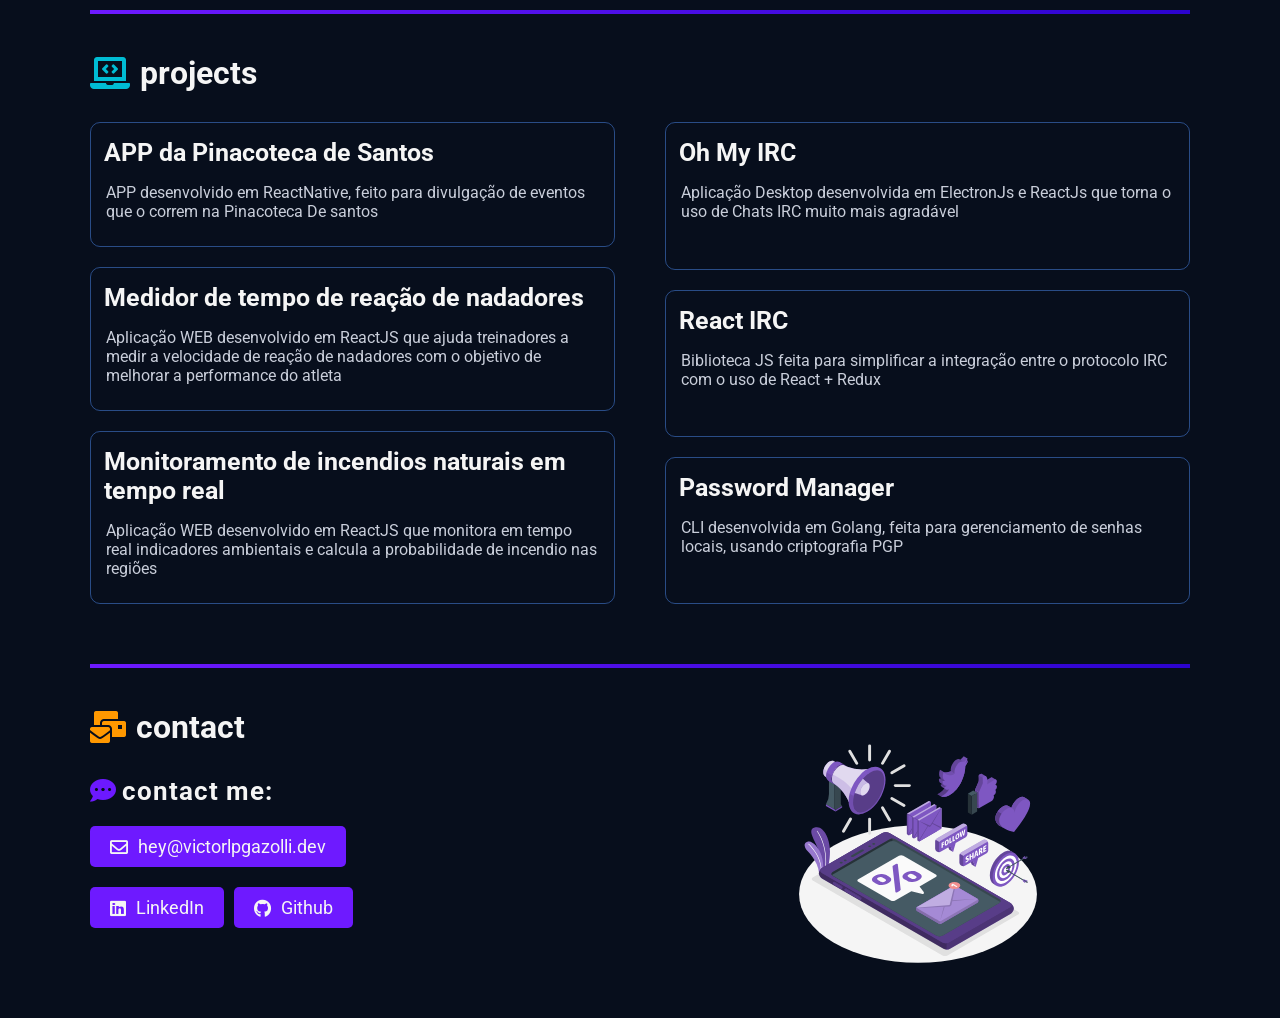
==== commit 5e63876f: "Update index.html" ====
--- a/site/index.html
+++ b/site/index.html
@@ -80,7 +80,7 @@
                 <div class="container-informacao-top">
                     <h3>Hello, i'm</h3>
                     <h1>Victor Gazolli</h1>
-                    <p class="dev">React Native Mobile Engineer</p>
+                    <p class="dev">Mobile Software Engineer</p>
                 </div>
             </div>
 
@@ -313,4 +313,4 @@
 </body>
 
 
-</html>+</html>
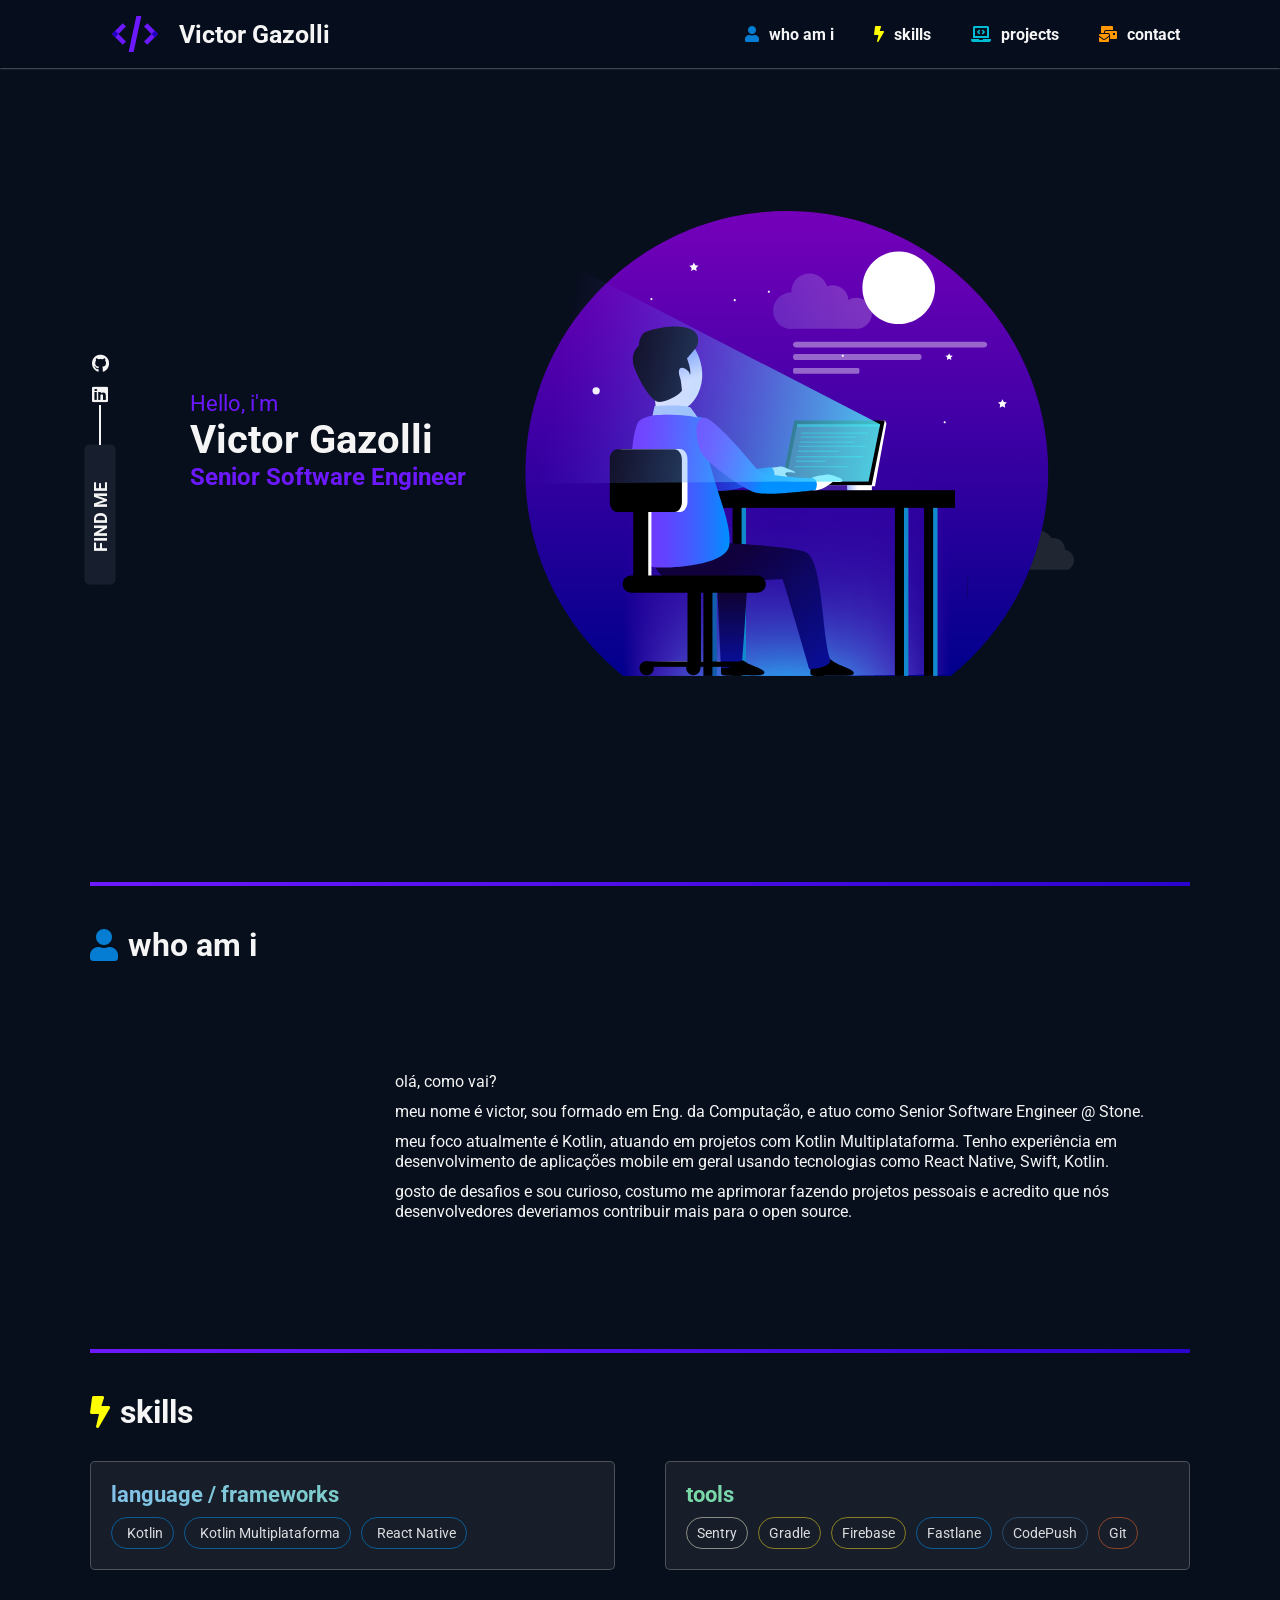
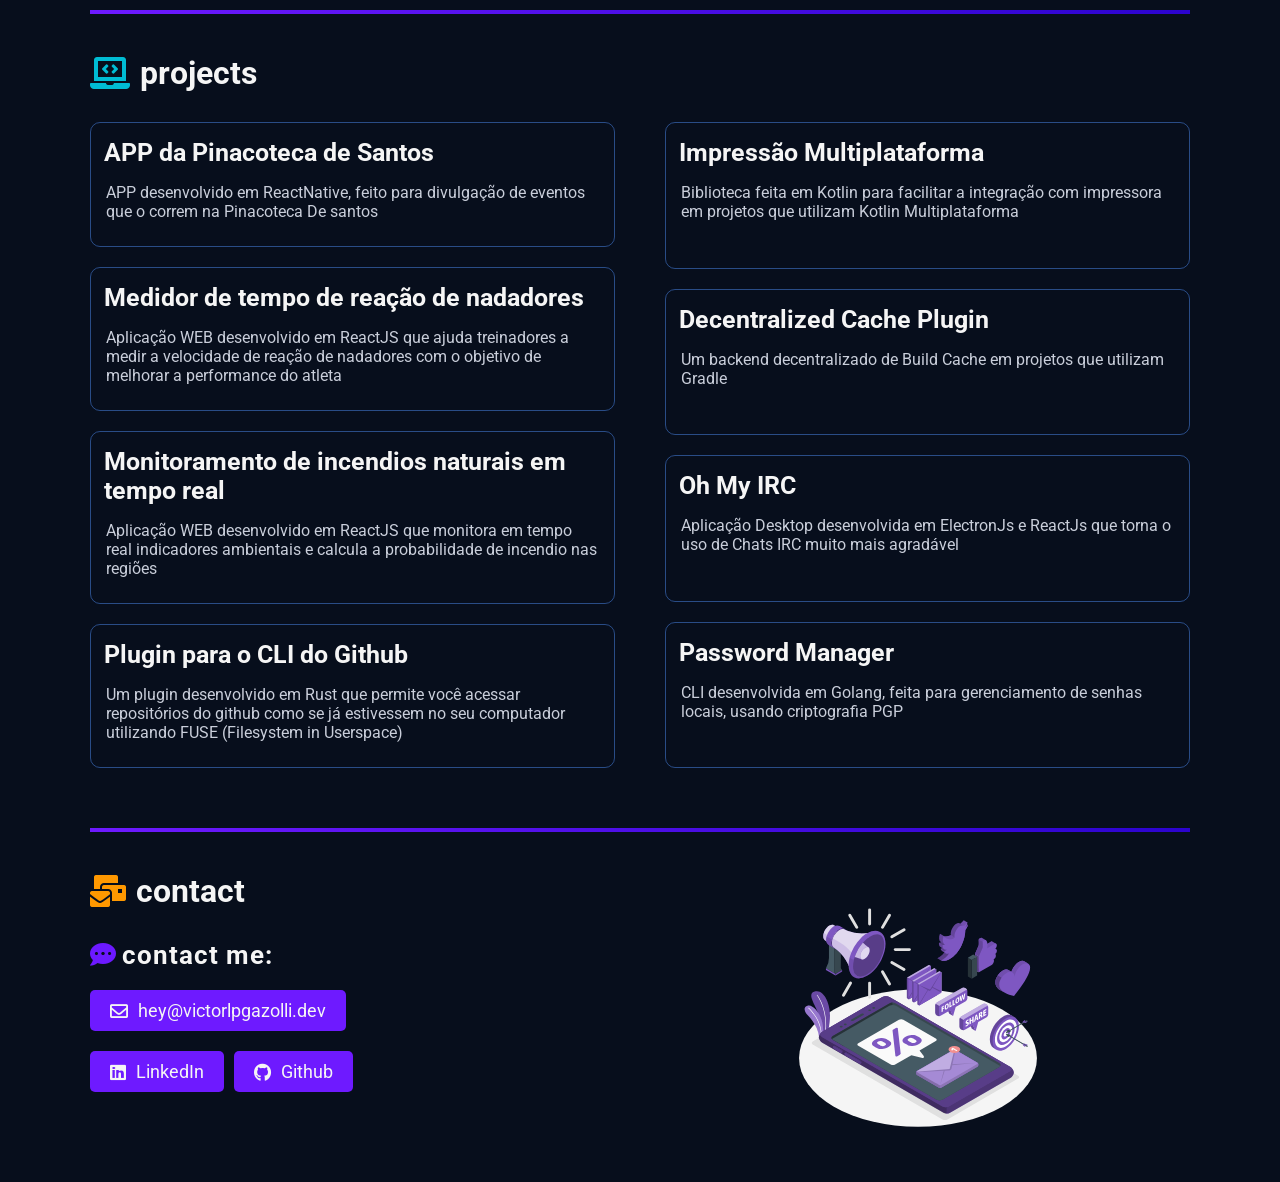
==== commit e01b31c8: "[update] change job title and update project descriptions" ====
--- a/site/index.html
+++ b/site/index.html
@@ -80,7 +80,7 @@
                 <div class="container-informacao-top">
                     <h3>Hello, i'm</h3>
                     <h1>Victor Gazolli</h1>
-                    <p class="dev">Mobile Software Engineer</p>
+                    <p class="dev">Senior Software Engineer</p>
                 </div>
             </div>
 
@@ -124,11 +124,13 @@
                 <div class="who-am-i-texto slide-right data-anime=" data-anime="scroll">
 
                     <p>olá, como vai? </p>
-                    <p>meu nome é victor, atualmente estou cursando Engenharia da Computação, 
-                        e atuando na area de Desenvolvimento Mobile como Head Mobile @ Contele.
+                    <p>meu nome é victor, sou formado em Eng. da Computação, 
+                        e atuo como Senior Software Engineer @ Stone.
                     </p>
-                    <p>Como desenvolvedor meu foco é react native, gosto de desafios 
-                        e busco sempre me aprimorar na parte técnica e liderança.
+                    <p>meu foco atualmente é Kotlin, atuando em projetos com Kotlin Multiplataforma. 
+                        Tenho experiência em desenvolvimento de aplicações mobile em geral usando tecnologias como React Native, Swift, Kotlin.
+                    </p>
+                    <p> gosto de desafios e sou curioso, costumo me aprimorar fazendo projetos pessoais e acredito que nós desenvolvedores deveriamos contribuir mais para o open source.
                     </p>
                 
 
@@ -155,9 +157,9 @@
                     <h3 class="mastery">language / frameworks</h3>
 
                     <div class="flex-skill">
-                        <span class="azul-claro-habilidade"><i class="fab fa-react"></i>React Native</span>
-                        <span class="azul-claro-habilidade"><i class="fab fa-react"></i>ReactJs</span>
-                        <span class="amarelo-habilidade"><i class="fab fa-js-square"></i>JavaScript</span>
+                        <span class="azul-claro-habilidade"><i class="fab"></i>Kotlin</span>
+                        <span class="azul-claro-habilidade"><i class="fab"></i>Kotlin Multiplataforma</span>
+                        <span class="azul-claro-habilidade"><i class="fab"></i>React Native</span>
                     </div>
                 </article>
 
@@ -166,12 +168,12 @@
                     <h3 class="knowledge">tools</h3>
 
                     <div class="flex-skill">
+                        <span class="branco-habilidade">Sentry</span>
+                        <span class="amarelo-habilidade">Gradle</span>
                         <span class="amarelo-habilidade">Firebase</span>
                         <span class="azul-claro-habilidade">Fastlane</span>
-                        <span class="branco-habilidade">GoogleMaps</span>
                         <span class="azul-escuro-habilidade">CodePush</span>
                         <span class="laranja-habilidade">Git</span>
-
                     </div>
                 </article>
 
@@ -217,11 +219,37 @@
                         <p class="project-body">Aplicação WEB desenvolvido em ReactJS que monitora em tempo real indicadores ambientais e calcula a probabilidade de incendio nas regiões</p>
                   
                     </a>
+                    <a href="https://github.com/victorlpgazolli/gh-mount"
+                    class="project-created fade-in-bottom " target="_blank" data-anime="scroll">
+                        <div class="passion-project">
+                            <h3> Plugin para o CLI do Github </h3>
+                        </div>
+                        <p class="project-body">Um plugin desenvolvido em Rust que permite você acessar repositórios do github como se já estivessem no seu computador utilizando FUSE (Filesystem in Userspace)</p>
+                
+                    </a>
 
                 </article>
 
                 <article class="project-box">
 
+                    <a href="https://github.com/victorlpgazolli/multiplatform-print"
+                        class="project-created fade-in-bottom " target="_blank" data-anime="scroll">
+                        <div class="passion-project">
+                            <h3> Impressão Multiplataforma </h3>
+                        </div>
+                        <p class="project-body">Biblioteca feita em Kotlin para facilitar a integração com impressora em projetos que utilizam Kotlin Multiplataforma</p>
+                
+                    </a>
+
+                    <a href="https://github.com/victorlpgazolli/decentralized-cache-plugin" class="project-created fade-in-bottom "
+                    target="_blank" data-anime="scroll">
+                        <div class="passion-project">
+                            <h3> Decentralized Cache Plugin </h3>
+                        </div>
+                        <p class="project-body">Um backend decentralizado de Build Cache em projetos que utilizam Gradle</p>
+                
+                    </a>
+                
                     <a href="https://github.com/victorlpgazolli/ohmyirc" 
                     class="project-created fade-in-bottom "
                         target="_blank" data-anime="scroll">
@@ -230,26 +258,16 @@
                         </div>
                         <p class="project-body">Aplicação Desktop desenvolvida em ElectronJs e ReactJs que torna o uso de Chats IRC muito mais agradável</p>
                     </a>
-
-                    <a href="https://github.com/victorlpgazolli/react-irc"
-                        class="project-created fade-in-bottom " target="_blank" data-anime="scroll">
-                        <div class="passion-project">
-                            <h3> React IRC </h3>
-                        </div>
-                        <p class="project-body">Biblioteca JS feita para simplificar a integração entre o protocolo IRC com o uso de React + Redux</p>
-                
-                    </a>
-
-                    <a href="https://github.com/victorlpgazolli/go-pass" class="project-created fade-in-bottom "
-                        target="_blank" data-anime="scroll">
-                        <div class="passion-project">
-                            <h3> Password Manager </h3>
-                        </div>
-                        <p class="project-body">CLI desenvolvida em Golang, feita para gerenciamento de senhas locais, usando criptografia PGP</p>
-                   
-                    </a>
-
-
+                 
+
+                <a href="https://github.com/victorlpgazolli/go-pass" class="project-created fade-in-bottom "
+                    target="_blank" data-anime="scroll">
+                    <div class="passion-project">
+                        <h3> Password Manager </h3>
+                    </div>
+                    <p class="project-body">CLI desenvolvida em Golang, feita para gerenciamento de senhas locais, usando criptografia PGP</p>
+               
+                </a>
                 </article>
             </div>
 
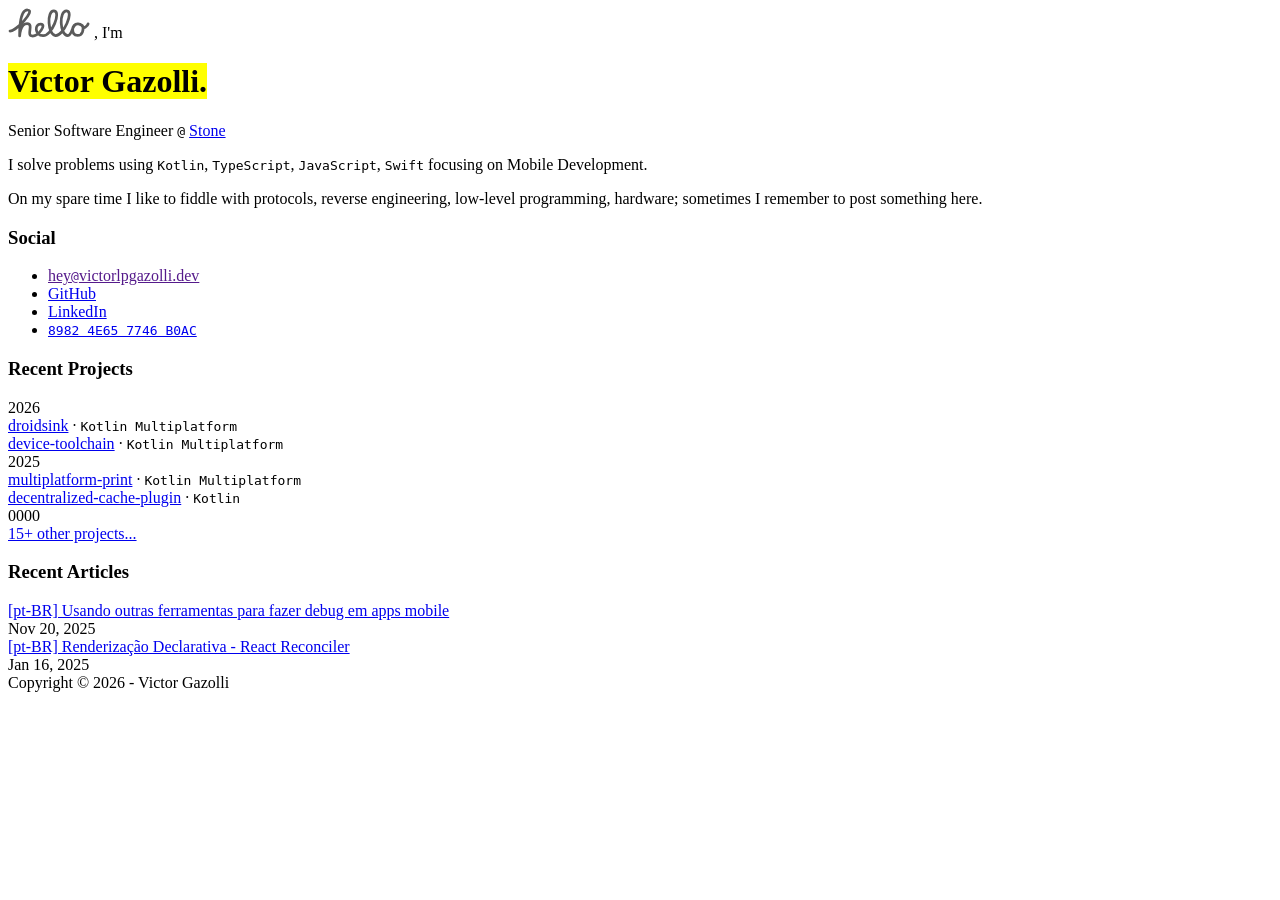
==== commit dad04f19: "refactor: change personal website style and structure" ====
--- a/site/index.html
+++ b/site/index.html
@@ -1,334 +1,151 @@
 <!DOCTYPE html>
-
-<html lang="pt-br">
+<html lang="en-US">
 
 <head>
     <meta charset="utf-8">
-    <meta http-equiv="X-UA-Compatible" content="IE=edge">
-    <meta name="description" content="Portfólio">
-    <meta name="viewport" content="width=device-width, initial-scale=1">
 
-    <link rel="shortcut icon" href="assets/img/code.png" type="image/x-icon" />
+    <title>Victor Gazolli</title>
+
+    <meta name="viewport"
+        content="width=device-width, height=device-height, initial-scale=1.0, maximum-scale=1.0, user-scalable=no" />
+    <meta name="keywords" content="Victor, Gazolli, Software, Engineer, Developer, Victor Gazolli" />
+    <link type="application/atom+xml" rel="alternate" href="https://blog.victorlpgazolli.dev/feed.xml" title="Victor Gazolli" />
+    <meta name="language" content="EN" />
+    <meta name="robots" content="index,follow" />
+    <meta name="theme-color" content="#ffffff" />
+    <meta name="og:url" content="https://victorlpgazolli.dev" />
+    <meta name="og:type" content="website" />
+
     <link rel="preconnect" href="https://fonts.googleapis.com">
     <link rel="preconnect" href="https://fonts.gstatic.com" crossorigin>
-    <link href="https://fonts.googleapis.com/css2?family=Roboto:wght@400;700&display=swap" rel="stylesheet">
-    <link rel="stylesheet" href="https://use.fontawesome.com/releases/v5.15.4/css/all.css"
-    integrity="sha384-DyZ88mC6Up2uqS4h/KRgHuoeGwBcD4Ng9SiP4dIRy0EXTlnuz47vAwmeGwVChigm" crossorigin="anonymous">
-    <link rel="stylesheet" href="https://cdn.jsdelivr.net/gh/devicons/devicon@v2.14.0/devicon.min.css">
-    <link rel="stylesheet" href="assets/css/main.css">
-
-    <title>Portfólio | Victor Gazolli</title>
+    <link
+        href="https://fonts.googleapis.com/css2?family=IBM+Plex+Mono:wght@300;400;500&family=IBM+Plex+Sans:wght@300;400;500&family=IBM+Plex+Serif:ital@1&display=swap"
+        rel="stylesheet">
+    <link rel="stylesheet" href="/assets/css/main.css">
 </head>
 
-<body>
+<body class="home">
+    <main class="home">
+        <div class="hello">
+            <svg width="82" height="30" xmlns="http://www.w3.org/2000/svg">
+                <path
+                    d="M2 23.102C7.79 23.102 28.248 2.129 19.499 2c-8.75-.128-7.85 25.862-7.85 25.862s.387-12.223 7.464-12.223c7.076 0-1.158 11.966 5.018 12.352 6.175.386 15.053-11.709 8.62-11.966-6.433-.257-6.305 11.323 2.316 11.709 8.62.386 18.528-24.318 10.937-24.833-7.592-.515-6.176 24.19 1.544 24.704 7.72.515 18.914-24.447 11.065-24.833-7.849-.386-6.948 24.704 1.158 24.833 5.147-.257 3.474-12.095 10.165-11.837 3.73.257 5.275 3.088 5.146 2.959-.129-.129 1.158 8.75-5.661 8.75-6.82 0-6.047-11.967.515-11.71 5.918.515 5.146 5.662 5.275 4.247 0 .128 4.246-1.287 4.89-4.118"
+                    stroke="#5b5b5b" stroke-width="2.75" fill="none" fill-rule="evenodd" stroke-linecap="round"
+                    stroke-linejoin="round" />
+            </svg>
+            <span>, I'm</span>
+        </div>
+        <h1><mark>Victor Gazolli.</mark></h1>
 
-    <header>
-        <div class="container-menu">
-            <a href="#header-block" class="logo-container">
-                <img src="assets/img/code.png" alt="Logo">
-                <p>Victor Gazolli</p>
-            </a>
+        <content>
+            <p class="tagline">Senior Software Engineer <code>@</code> <a href="https://stone.com.br"
+                    target="_blank">Stone</a></p>
+            <p>
+                I solve problems using
+                <code class="lang kotlin">Kotlin</code>,
+                <code class="lang ts">TypeScript</code>,
+                <code class="lang js">JavaScript</code>,
+                <code class="lang swift">Swift</code> focusing on Mobile Development.
+            </p>
+            <p>
+                On my spare time I like to fiddle with protocols, reverse engineering, low-level programming, hardware; sometimes I remember to post something here.
+            </p>
+        </content>
+        <nav>
+            <content>
+                <h3>Social</h3>
+                <ul>
+                    <li><a href="">hey<code>@</code>victorlpgazolli.dev</a></li>
+                    <li><a rel="me" href="https://github.com/victorlpgazolli" target="_blank">GitHub</a></li>
+                    <li><a rel="me" href="https://linkedin.com/in/victorlpgazolli" target="_blank">LinkedIn</a></li>
+                    <li><a href="/pubkey"><code>8982 4E65 7746 B0AC</code></a></li>
+                </ul>
+
+            </content>
+            <content>
+                <h3>Recent Projects</h3>
+
+                <div class="projects">
+
+                    <div class="group">
+                        <div class="year">
+                            2026
+                        </div>
+                        <div class="items">
+                            <div class="divider"></div>
 
 
-            <nav>
-                <ul class="menu-desktop">
-                    <li><a href="#whoami"><i class="fas fa-user"></i>who am i</a></li>
-                    <li><a href="#skills"><i class="fas fa-bolt"></i>skills</a></li>
-                    <li><a href="#projects"><i class="fas fa-laptop-code"></i>projects</a></li>
-                    <li><a href="#contact"><i class="fas fa-mail-bulk"></i>contact</a></li>
-                </ul>
+                            <div class="project">
+                                
+                                <a href="https://github.com/victorlpgazolli/droidsink" target="_blank">droidsink</a>
+                                
+                                ∙ <code><span class="lang kotlin">Kotlin Multiplatform</span></code>
+                            </div>
+                            <div class="project">
 
-                <div class="hamburguer-menu ">
-                    <input id="menu__toggle" type="checkbox" />
-                    <label class="menu__btn" for="menu__toggle">
-                        <span></span>
-                    </label>
+                                <a href="https://github.com/victorlpgazolli/device-toolchain" target="_blank">device-toolchain</a>
 
+                                ∙ <code><span class="lang kotlin">Kotlin Multiplatform</span></code>
+                            </div>
+                        </div>
+                    </div>
+
+                    <div class="group">
+                        <div class="year">
+                            2025
+                        </div>
+                        <div class="items">
+                            <div class="divider"></div>
+
+
+                            <div class="project">
+
+                                <a href="https://github.com/victorlpgazolli/multiplatform-print" target="_blank">multiplatform-print</a>
+
+                                ∙ <code><span class="lang kotlin">Kotlin Multiplatform</span></code>
+                            </div>
+
+                            <div class="project">
+
+                                <a href="https://github.com/victorlpgazolli/decentralized-cache-plugin" target="_blank">decentralized-cache-plugin</a>
+
+                                ∙ <code><span class="lang kotlin">Kotlin</span></code>
+                            </div>
+                        </div>
+                    </div>
+
+                    <div class="group">
+                        <div class="year empty">0000</div>
+                        <div class="items">
+                            <div class="divider"></div>
+                            <div class="project">
+
+                                <a href="https://github.com/victorlpgazolli?tab=repositories" target="_blank">15+ other projects...</a>
+                            </div>
+                        </div>
+                    </div>
+                </div>
+            </content>
+        </nav>
+        <nav class="single article-list">
+            <content>
+                <h3>Recent Articles</h3>
+                <div class="article">
+                    <a class="long" target="_blank" href="https://blog.victorlpgazolli.dev/using-frida-when-developing-mobile-apps/">[pt-BR] Usando outras ferramentas para fazer debug em apps mobile</a></li>
+                    <div class="meta">Nov 20, 2025</div>
                 </div>
 
 
-            </nav>
-
-
-        </div>
-    </header>
-
-    <main>
-
-        <section id="header-block">
-
-            <div class="top-social top-social-style fade-in scrolled">
-
-                <ul>
-                    <li>
-                        <a href="https://github.com/victorlpgazolli" target="_blank" title="github">
-                            <i class="fab fa-github"></i>
-                        </a>
-                    </li>
-
-                    <li>
-                        <a href="https://linkedin.com/in/victorlpgazolli/" target="_blank" title="LinkedIn">
-                            <i class="fab fa-linkedin"></i>
-                        </a>
-                    </li>
-                </ul>
-                <div class="line-info"></div>
-                <p>find&nbsp;me&nbsp;</p>
-            </div>
-
-            <div class="informacao-top fade-in scrolled">
-                <div class="container-informacao-top">
-                    <h3>Hello, i'm</h3>
-                    <h1>Victor Gazolli</h1>
-                    <p class="dev">Senior Software Engineer</p>
+                <div class="article">
+                    <a class="long" href="https://blog.victorlpgazolli.dev/react-reconciler-vs-compose-runtime/">[pt-BR] Renderização Declarativa - React Reconciler</a></li>
+                    <div class="meta">Jan 16, 2025</div>
                 </div>
-            </div>
-
-            <div class="top-social-mobile top-social-style fade-in scrolled">
-                <p>find me</p>
-                <ul>
-
-                    <li>
-                        <a href="https://github.com/victorlpgazolli" target="_blank" title="github">
-                            <i class="fab fa-github"></i>
-                        </a>
-                    </li>
-
-                    <li>
-                        <a href="https://linkedin.com/in/victorlpgazolli/" target="_blank" title="LinkedIn">
-                            <i class="fab fa-linkedin"></i>
-                        </a>
-                    </li>
-                </ul>
-            </div>
-
-            <div class="bg-top fade-in scrolled hide-in-mobile"> </div>
-      
-        </section>
-
-
-        <hr class="separator">
-
-        <section id="whoami" class="container">
-
-            <div class="portfolio-content">
-                <i class="fas fa-user"></i>
-                <h2> who am i</h2>
-            </div>
-
-            <article class="who-am-i">
-                <div class="who-am-i-img slide-left" data-anime="scroll">
-                    <img src="https://avatars.githubusercontent.com/u/50163396?v=4" alt="Foto de perfil">
-                </div>
-
-                <div class="who-am-i-texto slide-right data-anime=" data-anime="scroll">
-
-                    <p>olá, como vai? </p>
-                    <p>meu nome é victor, sou formado em Eng. da Computação, 
-                        e atuo como Senior Software Engineer @ Stone.
-                    </p>
-                    <p>meu foco atualmente é Kotlin, atuando em projetos com Kotlin Multiplataforma. 
-                        Tenho experiência em desenvolvimento de aplicações mobile em geral usando tecnologias como React Native, Swift, Kotlin.
-                    </p>
-                    <p> gosto de desafios e sou curioso, costumo me aprimorar fazendo projetos pessoais e acredito que nós desenvolvedores deveriamos contribuir mais para o open source.
-                    </p>
-                
-
-
-                </div>
-
-            </article>
-
-        </section>
-
-        <hr class="separator">
-
-        <section id="skills" class="container">
-
-            <div class="portfolio-content">
-                <i class="fas fa-bolt"></i>
-                <h2> skills</h2>
-            </div>
-
-            <div class="container-skill">
-
-                <article class="my-skillset slide-left" data-anime="scroll">
-
-                    <h3 class="mastery">language / frameworks</h3>
-
-                    <div class="flex-skill">
-                        <span class="azul-claro-habilidade"><i class="fab"></i>Kotlin</span>
-                        <span class="azul-claro-habilidade"><i class="fab"></i>Kotlin Multiplataforma</span>
-                        <span class="azul-claro-habilidade"><i class="fab"></i>React Native</span>
-                    </div>
-                </article>
-
-                <article class="my-skillset slide-right" data-anime="scroll">
-
-                    <h3 class="knowledge">tools</h3>
-
-                    <div class="flex-skill">
-                        <span class="branco-habilidade">Sentry</span>
-                        <span class="amarelo-habilidade">Gradle</span>
-                        <span class="amarelo-habilidade">Firebase</span>
-                        <span class="azul-claro-habilidade">Fastlane</span>
-                        <span class="azul-escuro-habilidade">CodePush</span>
-                        <span class="laranja-habilidade">Git</span>
-                    </div>
-                </article>
-
-            </div>
-
-
-        </section>
-
-        <hr class="separator">
-
-        <section id="projects" class="container">
-
-            <div class="portfolio-content">
-                <i class="fas fa-laptop-code"></i>
-                <h2> projects</h2>
-            </div>
-
-            <div class="container-project">
-
-                <article class="project-box">
-
-                    <a href="https://github.com/victorlpgazolli/pinacotapp" class="project-created fade-in"
-                        target="_blank" data-anime="scroll">
-                        <div class="passion-project">
-                            <h3>APP da Pinacoteca de Santos</h3>
-                        </div>
-                        <p class="project-body">APP desenvolvido em ReactNative, feito para divulgação de eventos que o correm na Pinacoteca De santos</p>
-                    </a>
-
-                    <a href="https://github.com/victorlpgazolli/swimmer-reaction-timer-meter" class="project-created fade-in" target="_blank"
-                        data-anime="scroll">
-                        <div class="passion-project">
-                            <h3>Medidor de tempo de reação de nadadores</h3>
-                        </div>
-                        <p class="project-body">Aplicação WEB desenvolvido em ReactJS que ajuda treinadores a medir a velocidade de reação de nadadores com o objetivo de melhorar a performance do atleta</p>
-                    </a>
-
-                    <a href="https://github.com/victorlpgazolli/real_time_fire_monitor" class="project-created fade-in"
-                        target="_blank" data-anime="scroll">
-                        <div class="passion-project">
-                            <h3> Monitoramento de incendios naturais em tempo real </h3>
-                        </div>
-                        <p class="project-body">Aplicação WEB desenvolvido em ReactJS que monitora em tempo real indicadores ambientais e calcula a probabilidade de incendio nas regiões</p>
-                  
-                    </a>
-                    <a href="https://github.com/victorlpgazolli/gh-mount"
-                    class="project-created fade-in-bottom " target="_blank" data-anime="scroll">
-                        <div class="passion-project">
-                            <h3> Plugin para o CLI do Github </h3>
-                        </div>
-                        <p class="project-body">Um plugin desenvolvido em Rust que permite você acessar repositórios do github como se já estivessem no seu computador utilizando FUSE (Filesystem in Userspace)</p>
-                
-                    </a>
-
-                </article>
-
-                <article class="project-box">
-
-                    <a href="https://github.com/victorlpgazolli/multiplatform-print"
-                        class="project-created fade-in-bottom " target="_blank" data-anime="scroll">
-                        <div class="passion-project">
-                            <h3> Impressão Multiplataforma </h3>
-                        </div>
-                        <p class="project-body">Biblioteca feita em Kotlin para facilitar a integração com impressora em projetos que utilizam Kotlin Multiplataforma</p>
-                
-                    </a>
-
-                    <a href="https://github.com/victorlpgazolli/decentralized-cache-plugin" class="project-created fade-in-bottom "
-                    target="_blank" data-anime="scroll">
-                        <div class="passion-project">
-                            <h3> Decentralized Cache Plugin </h3>
-                        </div>
-                        <p class="project-body">Um backend decentralizado de Build Cache em projetos que utilizam Gradle</p>
-                
-                    </a>
-                
-                    <a href="https://github.com/victorlpgazolli/ohmyirc" 
-                    class="project-created fade-in-bottom "
-                        target="_blank" data-anime="scroll">
-                        <div class="passion-project">
-                            <h3> Oh My IRC </h3>
-                        </div>
-                        <p class="project-body">Aplicação Desktop desenvolvida em ElectronJs e ReactJs que torna o uso de Chats IRC muito mais agradável</p>
-                    </a>
-                 
-
-                <a href="https://github.com/victorlpgazolli/go-pass" class="project-created fade-in-bottom "
-                    target="_blank" data-anime="scroll">
-                    <div class="passion-project">
-                        <h3> Password Manager </h3>
-                    </div>
-                    <p class="project-body">CLI desenvolvida em Golang, feita para gerenciamento de senhas locais, usando criptografia PGP</p>
-               
-                </a>
-                </article>
-            </div>
-
-
-        </section>
-
-        <hr class="separator">
-
-        <section class="container" id="contact">
-
-            <div class="portfolio-content">
-                <i class="fas fa-mail-bulk"></i>
-                <h2> contact</h2>
-            </div>
-
-            <div class="contact-container">
-
-                <article class="slide-left" data-anime="scroll">
-
-                    <div class="contacts-title">
-                        <h2><i class="fas fa-comment-dots"></i>contact me:</h2>
-                    </div>
-
-                    <div class="contacts-icon">
-                        <a href="mailto:hey@victorlpgazolli.dev" class="hvr-float-shadow"><i
-                                class="far fa-envelope"></i>hey@victorlpgazolli.dev</a>
-                        <div>
-                            <a href="https://linkedin.com/in/victorlpgazolli/" class="hvr-float-shadow"
-                                target="_blank"><i class="fab fa-linkedin"></i>LinkedIn</a>
-                            <a href="https://github.com/victorlpgazolli" class="hvr-float-shadow" target="_blank"><i
-                                    class="fab fa-github"></i>Github</a>
-                        </div>
-                    </div>
-
-
-                </article>
-
-                <article class="bg-contacts slide-right" data-anime="scroll"></article>
-            </div>
-
-
-
-
-        </section>
-
+            </content>
+        </nav>
+        <footer>
+            <span>Copyright &copy; 2026 - Victor Gazolli</span>
+        </footer>
     </main>
-
-    <div class="container-menu-mobile opened">
-
-        <ul class="menu-mobile">
-            <li><a href="#whoami"><i class="fas fa-user"></i>who am i</a></li>
-            <li><a href="#skills"><i class="fas fa-bolt"></i>skills</a></li>
-            <li><a href="#rpojects"><i class="fas fa-laptop-code"></i>projects</a></li>
-            <li><a href="#contact"><i class="fas fa-mail-bulk"></i>contact</a></li>
-        </ul>
-
-    </div>
-
-
-    <script src="assets/js/index.js" type="module"></script>
 </body>
 
-
-</html>
+</html>
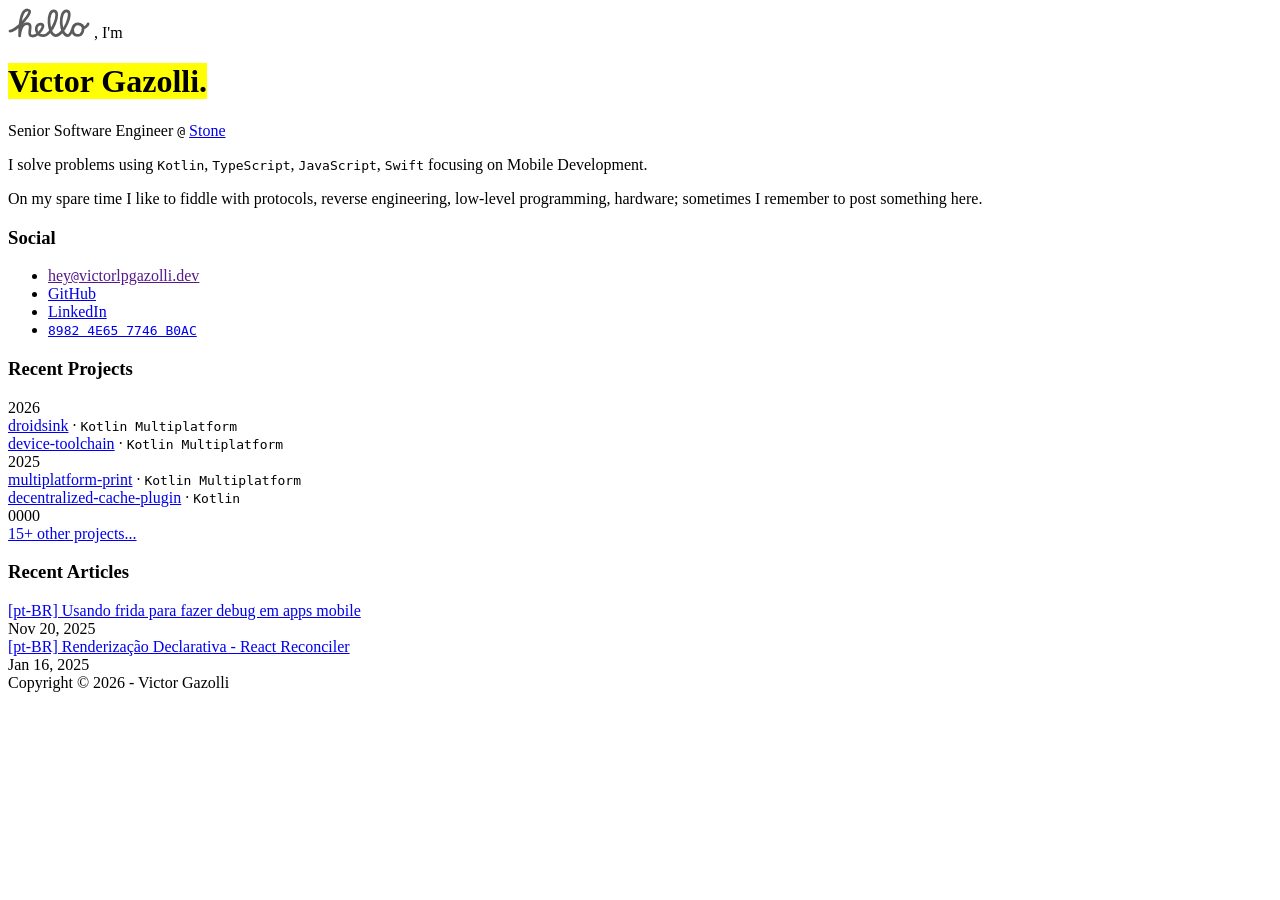
==== commit 2b1da7a8: "refactor: change post title" ====
--- a/site/index.html
+++ b/site/index.html
@@ -131,7 +131,7 @@
             <content>
                 <h3>Recent Articles</h3>
                 <div class="article">
-                    <a class="long" target="_blank" href="https://blog.victorlpgazolli.dev/using-frida-when-developing-mobile-apps/">[pt-BR] Usando outras ferramentas para fazer debug em apps mobile</a></li>
+                    <a class="long" target="_blank" href="https://blog.victorlpgazolli.dev/using-frida-when-developing-mobile-apps/">[pt-BR] Usando frida para fazer debug em apps mobile</a></li>
                     <div class="meta">Nov 20, 2025</div>
                 </div>
 
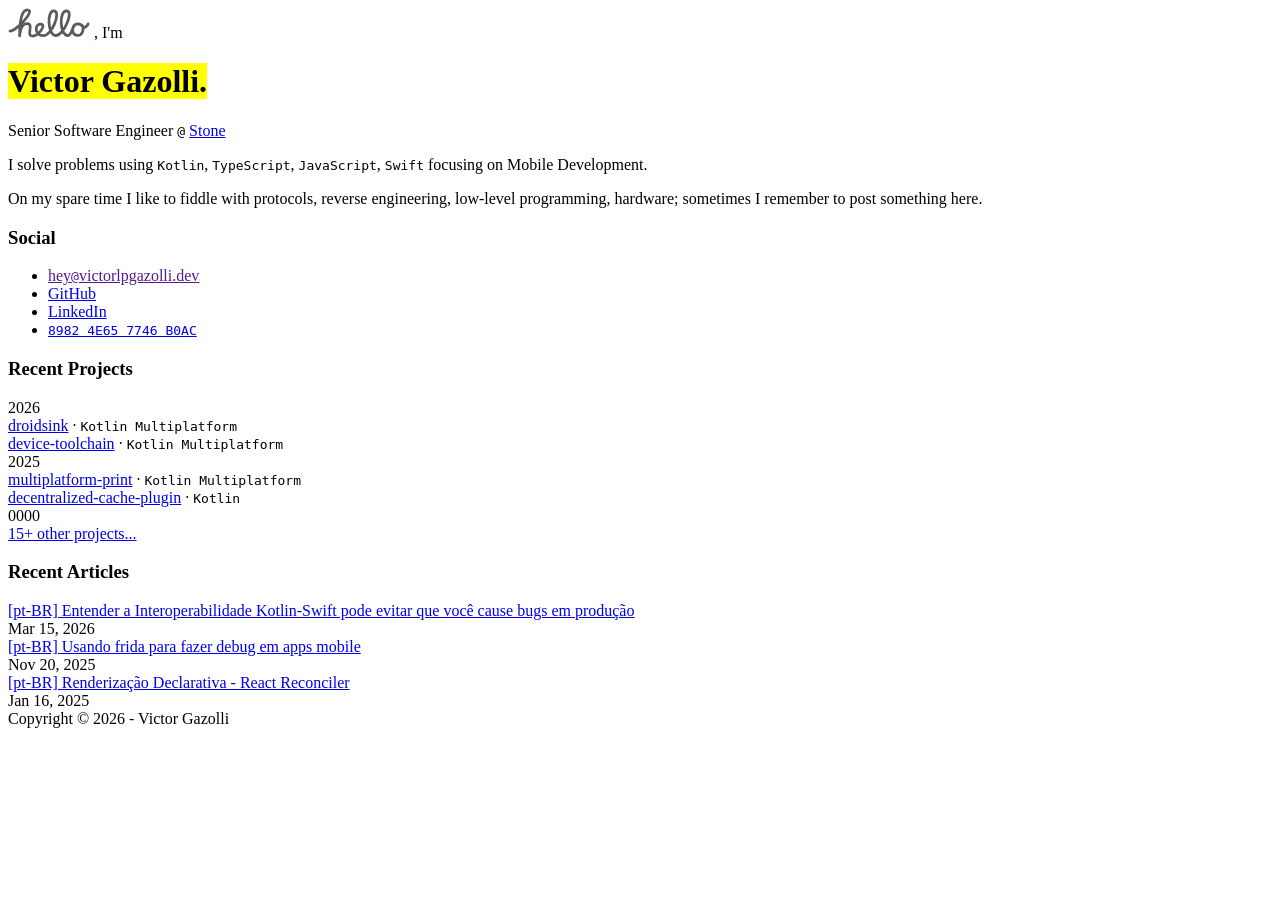
==== commit 70114789: "add post and change main color" ====
--- a/site/index.html
+++ b/site/index.html
@@ -131,6 +131,10 @@
             <content>
                 <h3>Recent Articles</h3>
                 <div class="article">
+                    <a class="long" target="_blank" href="https://blog.victorlpgazolli.dev/kotlin-multiplatform-interoperability-with-swift-objc/">[pt-BR] Entender a Interoperabilidade Kotlin-Swift pode evitar que você cause bugs em produção</a></li>
+                    <div class="meta">Mar 15, 2026</div>
+                </div>
+                <div class="article">
                     <a class="long" target="_blank" href="https://blog.victorlpgazolli.dev/using-frida-when-developing-mobile-apps/">[pt-BR] Usando frida para fazer debug em apps mobile</a></li>
                     <div class="meta">Nov 20, 2025</div>
                 </div>
